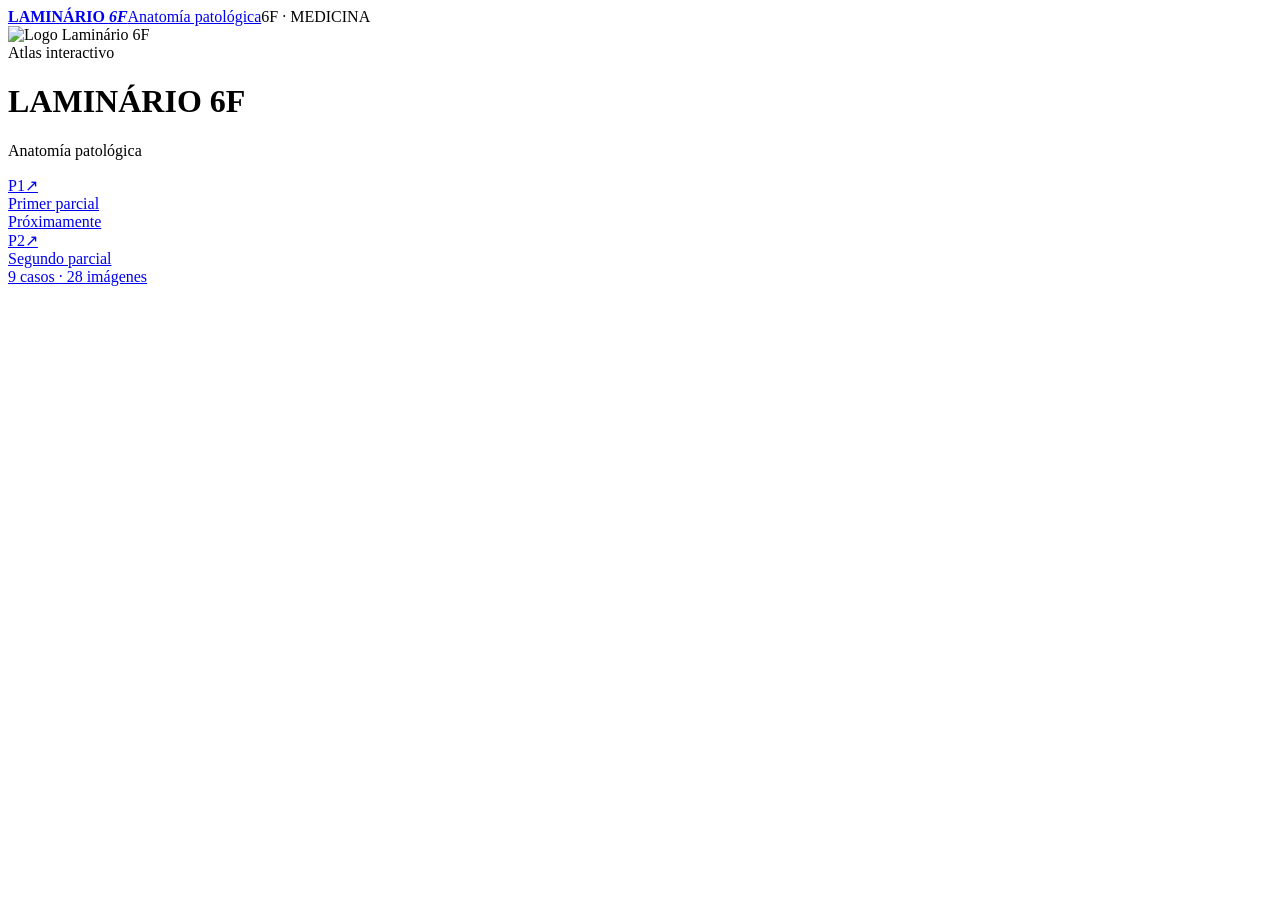
==== index.html @ 2446f9d9 "Add files via upload" ====
<!doctype html><html lang="es"><head><title>Laminário 6F — Inicio</title><meta charset="utf-8"><meta name="viewport" content="width=device-width,initial-scale=1,viewport-fit=cover">
<meta name="theme-color" content="#080d1f"><meta name="apple-mobile-web-app-capable" content="yes"><meta name="apple-mobile-web-app-status-bar-style" content="black-translucent"><meta name="apple-mobile-web-app-title" content="Laminário 6F">
<link rel="apple-touch-icon" sizes="180x180" href="./assets/icons/apple-touch-icon.png"><link rel="apple-touch-icon" sizes="152x152" href="./assets/icons/apple-touch-icon-152.png"><link rel="icon" type="image/png" sizes="32x32" href="./assets/icons/favicon-32.png"><link rel="manifest" href="./manifest.webmanifest"><link rel="stylesheet" href="./assets/style.css"></head><body><div class="shell"><header class="topbar"><a class="wordmark" href="./index.html" aria-label="Laminário 6F - inicio"><img src="./assets/icons/icon-192.png" alt=""><span><strong>LAMINÁRIO <em>6F</em></strong><span class="sub">Anatomía patológica</span></span></a><span class="micro-tag">6F · MEDICINA</span></header><main class="home"><div class="home-hero"><img src="./assets/laminario-6f-logo.webp" alt="Logo Laminário 6F" fetchpriority="high"></div><div class="home-copy"><div class="eyebrow">Atlas interactivo</div><h1>LAMINÁRIO <span>6F</span></h1><p class="caption">Anatomía patológica</p><div class="choice-grid"><a class="choice coming" href="./p1.html"><div class="heading"><span class="number">P1</span><span class="arrow">↗</span></div><div><div class="c-title">Primer parcial</div><div class="c-desc">Próximamente</div></div></a><a class="choice" href="./p2.html"><div class="heading"><span class="number">P2</span><span class="arrow">↗</span></div><div><div class="c-title">Segundo parcial</div><div class="c-desc">9 casos · 28 imágenes</div></div></a></div></div></main></div></body></html>
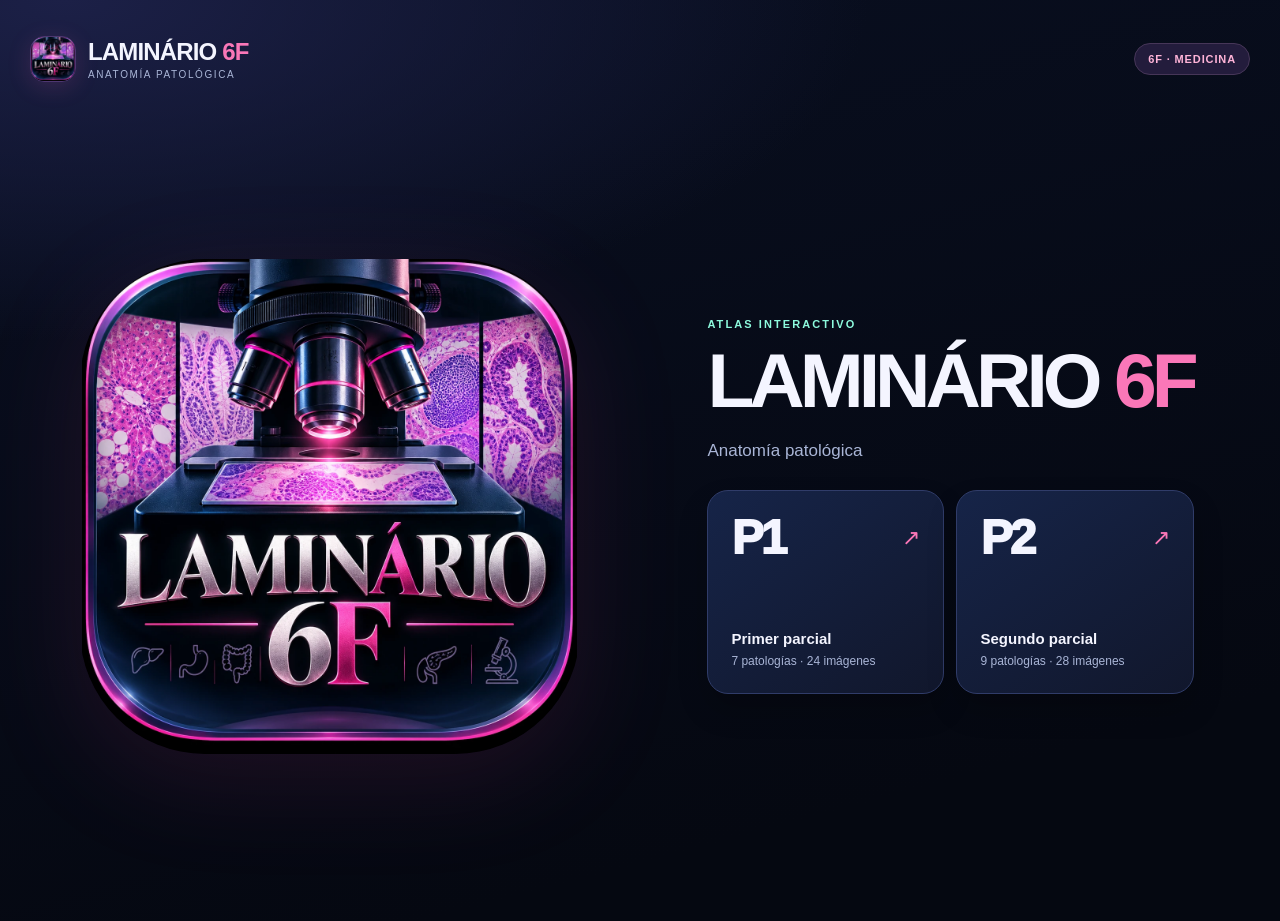
==== commit 991e0872: "atualização p1 e p2" ====
--- a/index.html
+++ b/index.html
@@ -1,3 +1,3 @@
 <!doctype html><html lang="es"><head><title>Laminário 6F — Inicio</title><meta charset="utf-8"><meta name="viewport" content="width=device-width,initial-scale=1,viewport-fit=cover">
 <meta name="theme-color" content="#080d1f"><meta name="apple-mobile-web-app-capable" content="yes"><meta name="apple-mobile-web-app-status-bar-style" content="black-translucent"><meta name="apple-mobile-web-app-title" content="Laminário 6F">
-<link rel="apple-touch-icon" sizes="180x180" href="./assets/icons/apple-touch-icon.png"><link rel="apple-touch-icon" sizes="152x152" href="./assets/icons/apple-touch-icon-152.png"><link rel="icon" type="image/png" sizes="32x32" href="./assets/icons/favicon-32.png"><link rel="manifest" href="./manifest.webmanifest"><link rel="stylesheet" href="./assets/style.css"></head><body><div class="shell"><header class="topbar"><a class="wordmark" href="./index.html" aria-label="Laminário 6F - inicio"><img src="./assets/icons/icon-192.png" alt=""><span><strong>LAMINÁRIO <em>6F</em></strong><span class="sub">Anatomía patológica</span></span></a><span class="micro-tag">6F · MEDICINA</span></header><main class="home"><div class="home-hero"><img src="./assets/laminario-6f-logo.webp" alt="Logo Laminário 6F" fetchpriority="high"></div><div class="home-copy"><div class="eyebrow">Atlas interactivo</div><h1>LAMINÁRIO <span>6F</span></h1><p class="caption">Anatomía patológica</p><div class="choice-grid"><a class="choice coming" href="./p1.html"><div class="heading"><span class="number">P1</span><span class="arrow">↗</span></div><div><div class="c-title">Primer parcial</div><div class="c-desc">Próximamente</div></div></a><a class="choice" href="./p2.html"><div class="heading"><span class="number">P2</span><span class="arrow">↗</span></div><div><div class="c-title">Segundo parcial</div><div class="c-desc">9 casos · 28 imágenes</div></div></a></div></div></main></div></body></html>+<link rel="apple-touch-icon" sizes="180x180" href="./assets/icons/apple-touch-icon.png"><link rel="apple-touch-icon" sizes="152x152" href="./assets/icons/apple-touch-icon-152.png"><link rel="icon" type="image/png" sizes="32x32" href="./assets/icons/favicon-32.png"><link rel="manifest" href="./manifest.webmanifest"><link rel="stylesheet" href="./assets/style.css"></head><body><div class="shell"><header class="topbar"><a class="wordmark" href="./index.html" aria-label="Laminário 6F - inicio"><img src="./assets/icons/icon-192.png" alt=""><span><strong>LAMINÁRIO <em>6F</em></strong><span class="sub">Anatomía patológica</span></span></a><span class="micro-tag">6F · MEDICINA</span></header><main class="home"><div class="home-hero"><img src="./assets/laminario-6f-logo.webp" alt="Logo Laminário 6F" fetchpriority="high"></div><div class="home-copy"><div class="eyebrow">Atlas interactivo</div><h1>LAMINÁRIO <span>6F</span></h1><p class="caption">Anatomía patológica</p><div class="choice-grid"><a class="choice" href="./p1.html"><div class="heading"><span class="number">P1</span><span class="arrow">↗</span></div><div><div class="c-title">Primer parcial</div><div class="c-desc">7 patologías · 24 imágenes</div></div></a><a class="choice" href="./p2.html"><div class="heading"><span class="number">P2</span><span class="arrow">↗</span></div><div><div class="c-title">Segundo parcial</div><div class="c-desc">9 patologías · 28 imágenes</div></div></a></div></div></main></div></body></html>
--- a/assets/style.css
+++ b/assets/style.css
@@ -0,0 +1,33 @@
+
+:root{color-scheme:dark;--bg:#070a15;--base:#0c1228;--surface:#111a36;--surface2:#121e43;--stroke:#2b3559;--text:#f4f5ff;--muted:#a9b5d6;--pink:#fa77b8;--pink2:#ef5bac;--mint:#8dfadd;--gold:#ffc683;--radius:22px}
+*{box-sizing:border-box}html{scroll-behavior:smooth}body{margin:0;min-width:320px;max-width:100%;overflow-x:hidden;background:radial-gradient(ellipse 85% 50% at 5% 0%,#1c2047 0%,transparent 74%),linear-gradient(165deg,#090f21,#050811 82%);font-family:Inter,ui-sans-serif,-apple-system,BlinkMacSystemFont,'Segoe UI',Roboto,Arial,sans-serif;color:var(--text);-webkit-font-smoothing:antialiased}
+a{color:inherit;text-decoration:none}button,select{font:inherit}button,a,select{-webkit-tap-highlight-color:transparent}button{cursor:pointer}button:focus-visible,a:focus-visible,select:focus-visible{outline:3px solid var(--mint);outline-offset:3px}
+.shell{max-width:1280px;margin:0 auto;padding:clamp(15px,2.5vw,30px);padding-bottom:max(25px,env(safe-area-inset-bottom))}
+.topbar{display:flex;align-items:center;justify-content:space-between;gap:14px;min-height:58px;margin-bottom:clamp(16px,2.4vw,28px)}
+.wordmark{display:inline-flex;align-items:center;gap:12px;min-width:0}.wordmark img{width:46px;height:46px;object-fit:cover;border-radius:14px;border:1px solid #4d3670;box-shadow:0 5px 23px #fc66bc25}.wordmark strong{font-size:clamp(16px,2.5vw,24px);font-weight:900;letter-spacing:-.035em;white-space:nowrap}.wordmark strong em{font-style:normal;color:var(--pink)}.wordmark .sub{font-size:10px;text-transform:uppercase;letter-spacing:.16em;color:var(--muted);display:block;margin-top:3px}
+.micro-tag{padding:9px 13px;border:1px solid #463658;background:#231c3c;border-radius:99px;font-size:11px;font-weight:900;color:#ffb4d8;letter-spacing:.08em;white-space:nowrap}
+.home{min-height:min(780px,92svh);display:grid;place-items:center;gap:22px;grid-template-columns:1fr 1fr}.home-hero{width:100%;max-width:500px;align-self:center;justify-self:center;position:relative}.home-hero img{width:100%;height:auto;max-height:min(55svh,515px);object-fit:contain;display:block;border-radius:25%;filter:drop-shadow(0 24px 50px #ee409a1c)}.home-copy{align-self:center}.eyebrow{font-size:11px;font-weight:900;color:var(--mint);letter-spacing:.19em;text-transform:uppercase}.home h1{font-size:clamp(36px,6vw,78px);letter-spacing:-.065em;line-height:1.01;margin:12px 0 18px}.home h1 span{color:var(--pink)}.home .caption{font-size:clamp(14px,1.8vw,17px);color:var(--muted);margin:0 0 27px;line-height:1.5}.choice-grid{display:grid;grid-template-columns:repeat(2,minmax(0,1fr));gap:12px}.choice{min-width:0;display:flex;flex-direction:column;gap:18px;justify-content:space-between;text-align:left;border:1px solid #303c69;background:linear-gradient(145deg,#162448,#11172c);border-radius:21px;padding:clamp(16px,2vw,23px);min-height:204px;transition:transform .2s,border-color .2s,background .2s;box-shadow:0 16px 30px #0003}.choice:hover{transform:translateY(-3px);border-color:var(--pink)}.choice .heading{display:flex;align-items:center;justify-content:space-between;gap:8px}.choice .number{font-size:clamp(32px,4vw,48px);font-weight:950;line-height:1;letter-spacing:-.06em}.choice .arrow{font-size:22px;color:var(--pink)}.choice .c-title{font-size:15px;font-weight:850}.choice .c-desc{font-size:12px;color:var(--muted);margin-top:6px;line-height:1.45}.choice.coming{background:linear-gradient(145deg,#171e36,#101727);border-color:#273148}.choice.coming .number{color:#8390b9}.choice.coming .arrow{color:#7281a6}
+.coming-section{max-width:800px;min-height:62svh;display:grid;place-items:center;text-align:center;margin:auto}.coming-section .inner{background:linear-gradient(180deg,#111b3c,#0b1027);border:1px solid #2a3968;border-radius:28px;padding:clamp(25px,5vw,65px);width:100%}.coming-section h1{font-size:clamp(40px,8vw,92px);letter-spacing:-.055em;margin:4px 0}.coming-section p{color:var(--muted);font-size:clamp(14px,2vw,18px)}.primary-link{display:inline-flex;justify-content:center;align-items:center;border-radius:13px;padding:12px 18px;background:#283b78;border:1px solid #3c5292;font-weight:800;margin-top:22px}
+.p2bar{display:grid;grid-template-columns:auto minmax(0,1fr) auto;gap:14px;align-items:center;margin:0 0 16px}.back{display:inline-flex;align-items:center;gap:8px;color:#d8dff6;background:#1b2547;border:1px solid #3c4b77;border-radius:12px;font-weight:700;font-size:13px;padding:12px 14px;white-space:nowrap}.slide-title{font-size:clamp(16px,2.5vw,23px);font-weight:900;text-align:center;line-height:1.1;margin:0}.counter{color:var(--pink);font-size:13px;letter-spacing:.07em;font-variant-numeric:tabular-nums;font-weight:900;white-space:nowrap}
+.toolbar{display:flex;align-items:center;gap:10px;justify-content:space-between;margin-bottom:12px;flex-wrap:wrap}.case-select{min-width:0;max-width:100%;background:#111a34;color:var(--text);border:1px solid #394671;border-radius:13px;min-height:43px;padding:9px 35px 9px 14px;appearance:none;cursor:pointer;font-size:13px;font-weight:750}.nav-mini{display:inline-flex;gap:8px}.nav-mini button{background:#1d2c59;color:var(--text);border:1px solid #354a84;border-radius:12px;font-weight:800;font-size:19px;width:44px;height:43px}.nav-mini button:hover{border-color:#ed8fc5}
+/* Scroll snap itself is the swipe engine, even without JavaScript. */
+.deck{display:flex;gap:0;width:100%;overflow-x:hidden;overflow-y:hidden;scroll-snap-type:none;overscroll-behavior-x:contain;scrollbar-width:none;border-radius:var(--radius);touch-action:pan-y}.deck::-webkit-scrollbar{display:none}.slide{scroll-snap-align:none;scroll-snap-stop:normal;flex:0 0 100%;min-width:0;width:100%;padding:0 1px 5px;display:grid;grid-template-columns:minmax(0,1.05fr) minmax(0,.95fr);gap:clamp(10px,1.6vw,20px);align-items:start}
+.panel{min-width:0;background:linear-gradient(155deg,#121d3e,#0b1023);border:1px solid #2a3968;box-shadow:0 15px 40px #0004;border-radius:var(--radius);padding:clamp(10px,1.5vw,17px)}
+.photo-top{display:flex;align-items:center;justify-content:space-between;gap:8px;margin:0 0 12px;color:#b4bee2}.photo-top strong{font-size:11px;font-weight:900;letter-spacing:.12em;color:var(--mint);text-transform:uppercase}.photo-top span{font-size:11px;font-variant-numeric:tabular-nums;font-weight:800;white-space:nowrap}
+.photo-shell{background:#000;border:1px solid #34466a;border-radius:17px;width:100%;height:clamp(280px,54svh,630px);overflow:hidden;display:flex;align-items:center;justify-content:center;position:relative}
+.photo-shell img{width:100%;height:100%;object-fit:contain;display:block;clip-path:inset(3px round 5px);user-select:none;-webkit-user-drag:none}
+.zoom-btn{position:absolute;right:10px;bottom:10px;width:38px;height:38px;background:#182342cc;color:var(--text);border:1px solid #56618a99;border-radius:12px;font-size:18px;backdrop-filter:blur(8px)}
+.image-controls{display:grid;grid-template-columns:44px 1fr 44px;gap:10px;align-items:center;margin-top:10px}.img-nav{height:40px;border-radius:12px;border:1px solid #354a84;background:#1d2c59;color:var(--text);font-weight:900;font-size:18px}.img-status{text-align:center;color:#b4bee2;font-size:12px;font-weight:850;font-variant-numeric:tabular-nums}.thumbstrip{display:flex;gap:9px;overflow-x:auto;padding:12px 0 3px;scrollbar-width:thin;scrollbar-color:#343f66 transparent}.thumb{flex:0 0 68px;height:68px;overflow:hidden;border-radius:11px;border:2px solid #2b3558;display:block;background:#000}.thumb.active{border-color:var(--pink);box-shadow:0 0 0 1px #fc7cbb50}.thumb img{width:100%;height:100%;display:block;object-fit:contain;clip-path:inset(3px round 4px)}
+.data-panel{display:flex;flex-direction:column;gap:10px}.case-tag{font-size:11px;text-transform:uppercase;letter-spacing:.15em;color:#b6bee3;font-weight:900;padding:0 2px 2px}.field{border:1px solid #2e3c68;background:#121e40;border-radius:15px;padding:clamp(12px,1.4vw,17px)}.field h3{margin:0 0 7px;color:var(--mint);font-size:11px;letter-spacing:.13em;text-transform:uppercase;font-weight:900}.field p{margin:0;font-size:clamp(14px,1.4vw,17px);line-height:1.45;font-weight:650}.field ul{padding-left:18px;margin:0}.field li{line-height:1.46;font-size:clamp(13px,1.25vw,15px);padding-left:2px;margin:3px 0}.field li::marker{color:var(--pink)}.diagnosis{border-color:#754176;background:linear-gradient(130deg,#251835,#191831)}.diagnosis h3{color:#ff9bd1}.diagnosis p{font-weight:850;font-size:clamp(15px,1.75vw,20px)}
+.bottom-pager{display:flex;align-items:center;justify-content:space-between;gap:12px;padding:13px 0}.bottom-pager button{flex:1;border-radius:13px;border:1px solid #37518b;background:#1b2d5d;color:var(--text);font-size:14px;font-weight:800;padding:13px 10px}.bottom-pager .progress{color:var(--muted);font-size:12px;white-space:nowrap;font-weight:750}
+.lightbox{display:none;position:fixed;inset:0;background:#040712f2;z-index:100;align-items:center;justify-content:center;padding:65px 10px max(10px,env(safe-area-inset-bottom))}.lightbox.open{display:flex}.lightbox img{max-width:98%;max-height:95%;object-fit:contain;background:#000;border-radius:12px}.lightbox-close{position:absolute;right:clamp(15px,4vw,40px);top:clamp(13px,4vw,30px);font-size:28px;color:#fff;border:1px solid #7180a0;border-radius:50%;background:#172043;width:43px;height:43px}
+@media (min-width:1020px){.slide{grid-template-columns:minmax(0,1.05fr) minmax(0,.95fr)}.photo-shell{height:min(64svh,610px)}.data-panel{gap:10px}.field{padding:13px 15px}.field li{margin:2px 0}}
+@media (min-width:700px) and (max-width:1019px){.photo-shell{height:clamp(350px,50svh,600px)}.field{padding:12px}.field li{font-size:13.5px}}
+@media(max-width:699px){.shell{padding:12px 10px max(16px,env(safe-area-inset-bottom))}.topbar{min-height:49px;margin-bottom:12px}.wordmark{gap:9px}.wordmark img{width:39px;height:39px;border-radius:11px}.wordmark strong{font-size:18px}.wordmark .sub{font-size:9px}.micro-tag{padding:8px 11px;font-size:10px}.home{display:flex;flex-direction:column;min-height:auto;gap:8px;padding:12px 0 25px}.home-hero{max-width:min(46svh,285px)}.home-hero img{max-height:clamp(155px,28svh,270px)}.home-copy{width:100%;text-align:center}.home h1{font-size:clamp(36px,9vw,55px);margin:8px 0}.home .caption{margin-bottom:17px}.choice-grid{text-align:left}.choice{min-height:174px;padding:14px;gap:18px}.choice .number{font-size:33px}.choice .c-title{font-size:14px}.choice .c-desc{font-size:11px}.p2bar{gap:8px;grid-template-columns:auto minmax(0,1fr) auto;margin-bottom:10px}.back{padding:10px 11px;font-size:12px}.slide-title{font-size:15px}.counter{font-size:12px}.case-select{flex:1;min-width:0;max-width:calc(100% - 112px)}.toolbar{flex-wrap:nowrap;gap:7px}.slide{display:flex;flex-direction:column;gap:11px}.slide>.panel{width:100%;border-radius:19px}.photo-panel{padding:10px}.photo-top{margin-bottom:8px}.photo-shell{height:clamp(240px,40svh,400px);border-radius:13px}.thumbstrip{gap:7px;padding-top:9px}.thumb{height:53px;flex-basis:53px}.data-panel{padding:10px;gap:8px}.case-tag{padding:0 3px}.field{padding:10px 12px;border-radius:13px}.field h3{font-size:10.5px;margin-bottom:4px}.field p{font-size:14.5px}.field li{font-size:13px;line-height:1.33;margin:2px 0}.diagnosis p{font-size:15px}.bottom-pager button{font-size:13px;padding:12px 8px}.bottom-pager{gap:8px}}
+@media(max-width:370px){.micro-tag{display:none}.choice-grid{gap:9px}.choice{min-height:165px}.home-hero{max-width:225px}.p2bar .slide-title{font-size:13px}.field li{font-size:12px}}
+@media (prefers-reduced-motion:reduce){*{scroll-behavior:auto!important;animation:none!important;transition:none!important}}
+
+/* P2: las patologías son fijas; solo las microfotografías responden al gesto lateral. */
+.photo-shell{touch-action:pan-y}
+.case-image{transition:opacity 120ms ease-out}
+.img-nav:disabled{opacity:.4;cursor:default}
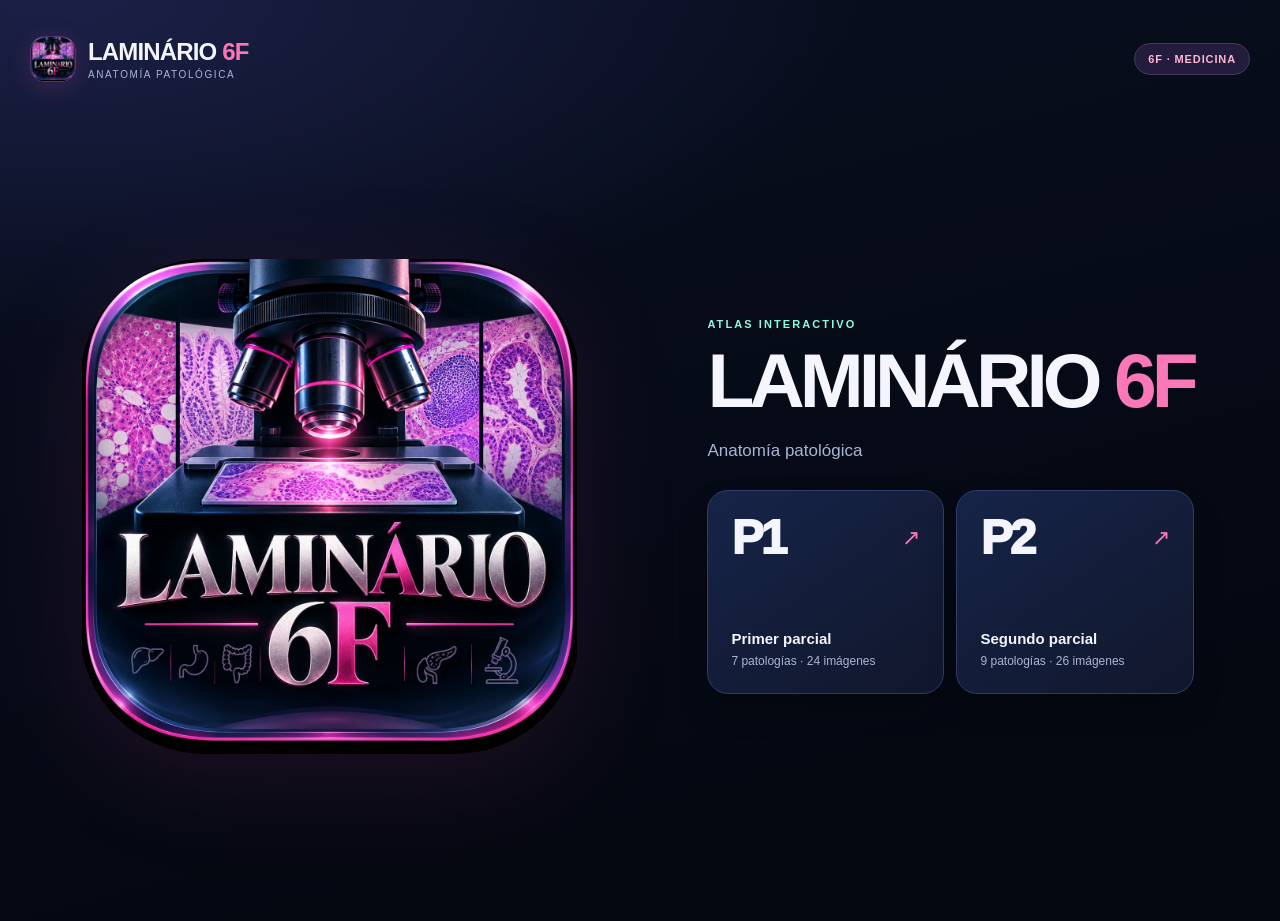
==== commit 4c90a0a1: "Update index.html" ====
--- a/index.html
+++ b/index.html
@@ -1,3 +1,3 @@
 <!doctype html><html lang="es"><head><title>Laminário 6F — Inicio</title><meta charset="utf-8"><meta name="viewport" content="width=device-width,initial-scale=1,viewport-fit=cover">
 <meta name="theme-color" content="#080d1f"><meta name="apple-mobile-web-app-capable" content="yes"><meta name="apple-mobile-web-app-status-bar-style" content="black-translucent"><meta name="apple-mobile-web-app-title" content="Laminário 6F">
-<link rel="apple-touch-icon" sizes="180x180" href="./assets/icons/apple-touch-icon.png"><link rel="apple-touch-icon" sizes="152x152" href="./assets/icons/apple-touch-icon-152.png"><link rel="icon" type="image/png" sizes="32x32" href="./assets/icons/favicon-32.png"><link rel="manifest" href="./manifest.webmanifest"><link rel="stylesheet" href="./assets/style.css"></head><body><div class="shell"><header class="topbar"><a class="wordmark" href="./index.html" aria-label="Laminário 6F - inicio"><img src="./assets/icons/icon-192.png" alt=""><span><strong>LAMINÁRIO <em>6F</em></strong><span class="sub">Anatomía patológica</span></span></a><span class="micro-tag">6F · MEDICINA</span></header><main class="home"><div class="home-hero"><img src="./assets/laminario-6f-logo.webp" alt="Logo Laminário 6F" fetchpriority="high"></div><div class="home-copy"><div class="eyebrow">Atlas interactivo</div><h1>LAMINÁRIO <span>6F</span></h1><p class="caption">Anatomía patológica</p><div class="choice-grid"><a class="choice" href="./p1.html"><div class="heading"><span class="number">P1</span><span class="arrow">↗</span></div><div><div class="c-title">Primer parcial</div><div class="c-desc">7 patologías · 24 imágenes</div></div></a><a class="choice" href="./p2.html"><div class="heading"><span class="number">P2</span><span class="arrow">↗</span></div><div><div class="c-title">Segundo parcial</div><div class="c-desc">9 patologías · 28 imágenes</div></div></a></div></div></main></div></body></html>+<link rel="apple-touch-icon" sizes="180x180" href="./assets/icons/apple-touch-icon.png"><link rel="apple-touch-icon" sizes="152x152" href="./assets/icons/apple-touch-icon-152.png"><link rel="icon" type="image/png" sizes="32x32" href="./assets/icons/favicon-32.png"><link rel="manifest" href="./manifest.webmanifest"><link rel="stylesheet" href="./assets/style.css"></head><body><div class="shell"><header class="topbar"><a class="wordmark" href="./index.html" aria-label="Laminário 6F - inicio"><img src="./assets/icons/icon-192.png" alt=""><span><strong>LAMINÁRIO <em>6F</em></strong><span class="sub">Anatomía patológica</span></span></a><span class="micro-tag">6F · MEDICINA</span></header><main class="home"><div class="home-hero"><img src="./assets/laminario-6f-logo.webp" alt="Logo Laminário 6F" fetchpriority="high"></div><div class="home-copy"><div class="eyebrow">Atlas interactivo</div><h1>LAMINÁRIO <span>6F</span></h1><p class="caption">Anatomía patológica</p><div class="choice-grid"><a class="choice" href="./p1.html"><div class="heading"><span class="number">P1</span><span class="arrow">↗</span></div><div><div class="c-title">Primer parcial</div><div class="c-desc">7 patologías · 24 imágenes</div></div></a><a class="choice" href="./p2.html"><div class="heading"><span class="number">P2</span><span class="arrow">↗</span></div><div><div class="c-title">Segundo parcial</div><div class="c-desc">9 patologías · 26 imágenes</div></div></a></div></div></main></div></body></html>
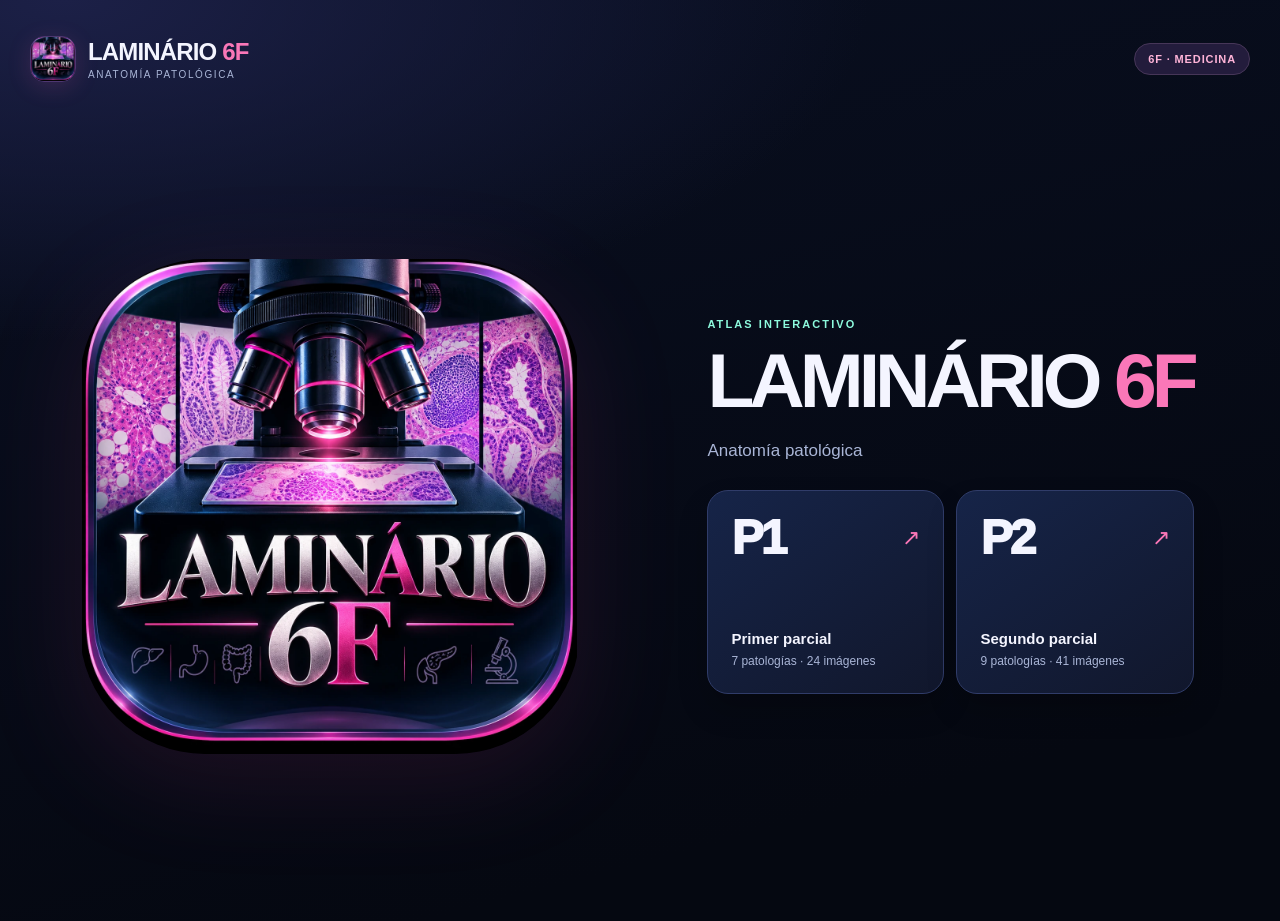
==== commit f00b25c3: "update" ====
--- a/index.html
+++ b/index.html
@@ -1,3 +1,3 @@
 <!doctype html><html lang="es"><head><title>Laminário 6F — Inicio</title><meta charset="utf-8"><meta name="viewport" content="width=device-width,initial-scale=1,viewport-fit=cover">
 <meta name="theme-color" content="#080d1f"><meta name="apple-mobile-web-app-capable" content="yes"><meta name="apple-mobile-web-app-status-bar-style" content="black-translucent"><meta name="apple-mobile-web-app-title" content="Laminário 6F">
-<link rel="apple-touch-icon" sizes="180x180" href="./assets/icons/apple-touch-icon.png"><link rel="apple-touch-icon" sizes="152x152" href="./assets/icons/apple-touch-icon-152.png"><link rel="icon" type="image/png" sizes="32x32" href="./assets/icons/favicon-32.png"><link rel="manifest" href="./manifest.webmanifest"><link rel="stylesheet" href="./assets/style.css"></head><body><div class="shell"><header class="topbar"><a class="wordmark" href="./index.html" aria-label="Laminário 6F - inicio"><img src="./assets/icons/icon-192.png" alt=""><span><strong>LAMINÁRIO <em>6F</em></strong><span class="sub">Anatomía patológica</span></span></a><span class="micro-tag">6F · MEDICINA</span></header><main class="home"><div class="home-hero"><img src="./assets/laminario-6f-logo.webp" alt="Logo Laminário 6F" fetchpriority="high"></div><div class="home-copy"><div class="eyebrow">Atlas interactivo</div><h1>LAMINÁRIO <span>6F</span></h1><p class="caption">Anatomía patológica</p><div class="choice-grid"><a class="choice" href="./p1.html"><div class="heading"><span class="number">P1</span><span class="arrow">↗</span></div><div><div class="c-title">Primer parcial</div><div class="c-desc">7 patologías · 24 imágenes</div></div></a><a class="choice" href="./p2.html"><div class="heading"><span class="number">P2</span><span class="arrow">↗</span></div><div><div class="c-title">Segundo parcial</div><div class="c-desc">9 patologías · 26 imágenes</div></div></a></div></div></main></div></body></html>
+<link rel="apple-touch-icon" sizes="180x180" href="./assets/icons/apple-touch-icon.png"><link rel="apple-touch-icon" sizes="152x152" href="./assets/icons/apple-touch-icon-152.png"><link rel="icon" type="image/png" sizes="32x32" href="./assets/icons/favicon-32.png"><link rel="manifest" href="./manifest.webmanifest"><link rel="stylesheet" href="./assets/style.css"></head><body><div class="shell"><header class="topbar"><a class="wordmark" href="./index.html" aria-label="Laminário 6F - inicio"><img src="./assets/icons/icon-192.png" alt=""><span><strong>LAMINÁRIO <em>6F</em></strong><span class="sub">Anatomía patológica</span></span></a><span class="micro-tag">6F · MEDICINA</span></header><main class="home"><div class="home-hero"><img src="./assets/laminario-6f-logo.webp" alt="Logo Laminário 6F" fetchpriority="high"></div><div class="home-copy"><div class="eyebrow">Atlas interactivo</div><h1>LAMINÁRIO <span>6F</span></h1><p class="caption">Anatomía patológica</p><div class="choice-grid"><a class="choice" href="./p1.html"><div class="heading"><span class="number">P1</span><span class="arrow">↗</span></div><div><div class="c-title">Primer parcial</div><div class="c-desc">7 patologías · 24 imágenes</div></div></a><a class="choice" href="./p2.html"><div class="heading"><span class="number">P2</span><span class="arrow">↗</span></div><div><div class="c-title">Segundo parcial</div><div class="c-desc">9 patologías · 41 imágenes</div></div></a></div></div></main></div></body></html>
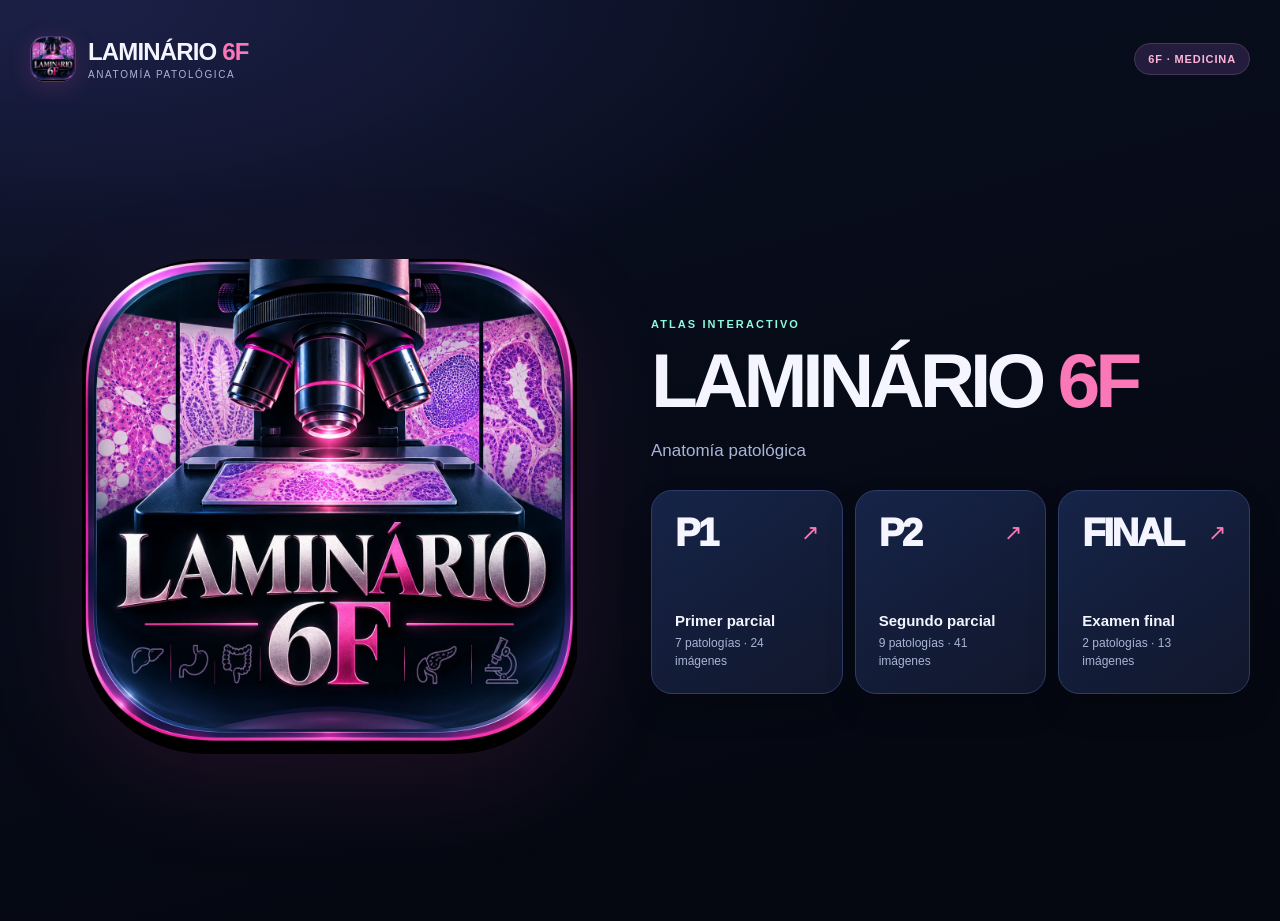
==== commit 40a35e25: "Add files via upload" ====
--- a/index.html
+++ b/index.html
@@ -1,3 +1,8 @@
-<!doctype html><html lang="es"><head><title>Laminário 6F — Inicio</title><meta charset="utf-8"><meta name="viewport" content="width=device-width,initial-scale=1,viewport-fit=cover">
-<meta name="theme-color" content="#080d1f"><meta name="apple-mobile-web-app-capable" content="yes"><meta name="apple-mobile-web-app-status-bar-style" content="black-translucent"><meta name="apple-mobile-web-app-title" content="Laminário 6F">
-<link rel="apple-touch-icon" sizes="180x180" href="./assets/icons/apple-touch-icon.png"><link rel="apple-touch-icon" sizes="152x152" href="./assets/icons/apple-touch-icon-152.png"><link rel="icon" type="image/png" sizes="32x32" href="./assets/icons/favicon-32.png"><link rel="manifest" href="./manifest.webmanifest"><link rel="stylesheet" href="./assets/style.css"></head><body><div class="shell"><header class="topbar"><a class="wordmark" href="./index.html" aria-label="Laminário 6F - inicio"><img src="./assets/icons/icon-192.png" alt=""><span><strong>LAMINÁRIO <em>6F</em></strong><span class="sub">Anatomía patológica</span></span></a><span class="micro-tag">6F · MEDICINA</span></header><main class="home"><div class="home-hero"><img src="./assets/laminario-6f-logo.webp" alt="Logo Laminário 6F" fetchpriority="high"></div><div class="home-copy"><div class="eyebrow">Atlas interactivo</div><h1>LAMINÁRIO <span>6F</span></h1><p class="caption">Anatomía patológica</p><div class="choice-grid"><a class="choice" href="./p1.html"><div class="heading"><span class="number">P1</span><span class="arrow">↗</span></div><div><div class="c-title">Primer parcial</div><div class="c-desc">7 patologías · 24 imágenes</div></div></a><a class="choice" href="./p2.html"><div class="heading"><span class="number">P2</span><span class="arrow">↗</span></div><div><div class="c-title">Segundo parcial</div><div class="c-desc">9 patologías · 41 imágenes</div></div></a></div></div></main></div></body></html>+<!DOCTYPE html>
+<html lang="es"><head><title>Laminário 6F — Inicio</title><meta charset="utf-8"/><meta content="width=device-width,initial-scale=1,viewport-fit=cover" name="viewport"/>
+<meta content="#080d1f" name="theme-color"/><meta content="yes" name="apple-mobile-web-app-capable"/><meta content="black-translucent" name="apple-mobile-web-app-status-bar-style"/><meta content="Laminário 6F" name="apple-mobile-web-app-title"/>
+<link href="./assets/icons/apple-touch-icon.png" rel="apple-touch-icon" sizes="180x180"/><link href="./assets/icons/apple-touch-icon-152.png" rel="apple-touch-icon" sizes="152x152"/><link href="./assets/icons/favicon-32.png" rel="icon" sizes="32x32" type="image/png"/><link href="./manifest.webmanifest" rel="manifest"/><link href="./assets/style.css" rel="stylesheet"/><style>
+/* Tercera opción, sin modificar las páginas P1 y P2. */
+@media (min-width: 768px) { .home .choice-grid { grid-template-columns: repeat(3, minmax(0, 1fr)); } .home .choice .number { font-size: clamp(27px,3vw,38px); } }
+@media (max-width: 767px) { .home .choice-grid { grid-template-columns: repeat(2, minmax(0,1fr)); } .home .choice-grid .choice:last-child { grid-column: 1 / -1; min-height: 135px; } }
+</style></head><body><div class="shell"><header class="topbar"><a aria-label="Laminário 6F - inicio" class="wordmark" href="./index.html"><img alt="" src="./assets/icons/icon-192.png"/><span><strong>LAMINÁRIO <em>6F</em></strong><span class="sub">Anatomía patológica</span></span></a><span class="micro-tag">6F · MEDICINA</span></header><main class="home"><div class="home-hero"><img alt="Logo Laminário 6F" fetchpriority="high" src="./assets/laminario-6f-logo.webp"/></div><div class="home-copy"><div class="eyebrow">Atlas interactivo</div><h1>LAMINÁRIO <span>6F</span></h1><p class="caption">Anatomía patológica</p><div class="choice-grid"><a class="choice" href="./p1.html"><div class="heading"><span class="number">P1</span><span class="arrow">↗</span></div><div><div class="c-title">Primer parcial</div><div class="c-desc">7 patologías · 24 imágenes</div></div></a><a class="choice" href="./p2.html"><div class="heading"><span class="number">P2</span><span class="arrow">↗</span></div><div><div class="c-title">Segundo parcial</div><div class="c-desc">9 patologías · 41 imágenes</div></div></a><a class="choice" href="./final.html"><div class="heading"><span class="number">FINAL</span><span class="arrow">↗</span></div><div><div class="c-title">Examen final</div><div class="c-desc">2 patologías · 13 imágenes</div></div></a></div></div></main></div></body></html>
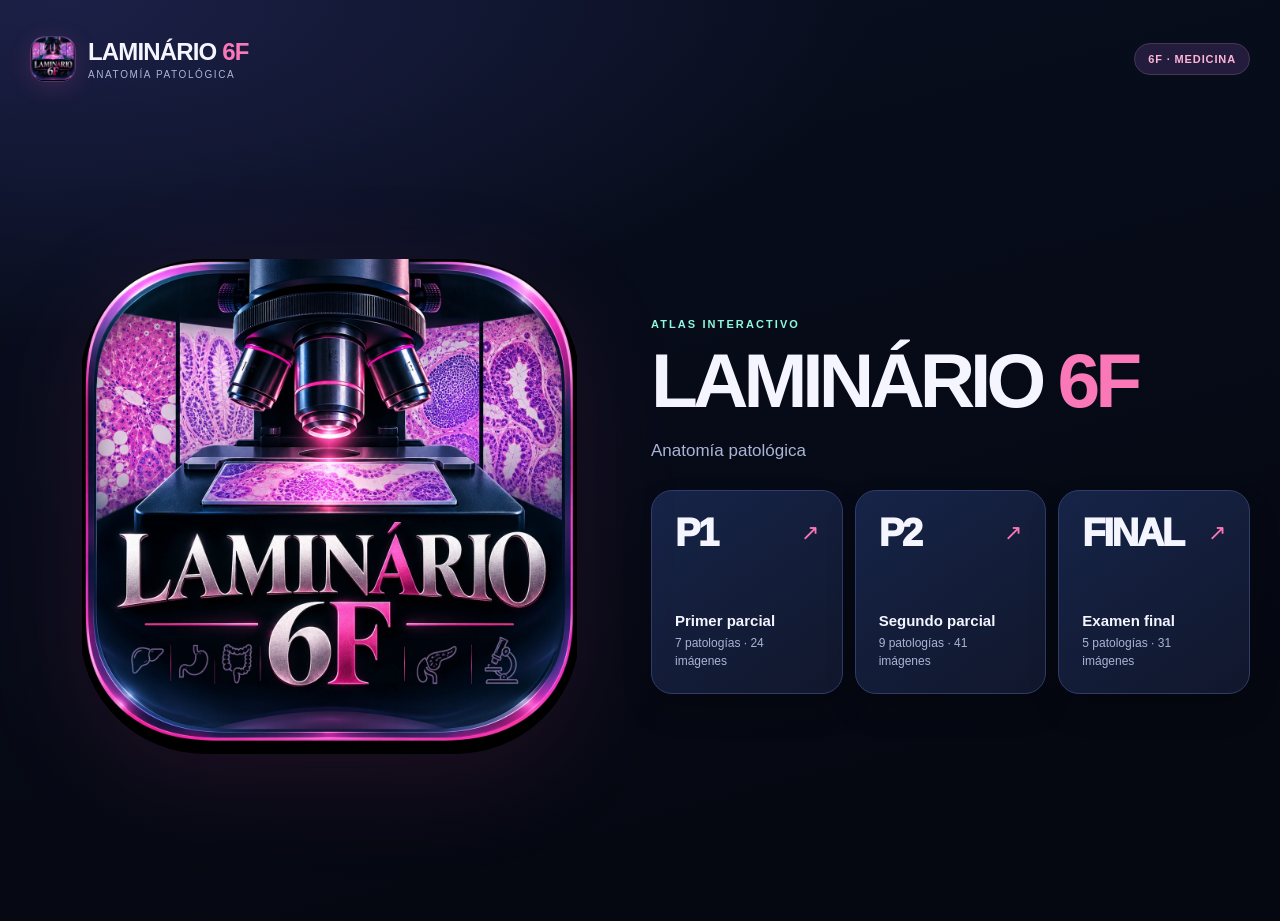
==== commit 908d8a1d: "Add files via upload" ====
--- a/index.html
+++ b/index.html
@@ -5,4 +5,4 @@
 /* Tercera opción, sin modificar las páginas P1 y P2. */
 @media (min-width: 768px) { .home .choice-grid { grid-template-columns: repeat(3, minmax(0, 1fr)); } .home .choice .number { font-size: clamp(27px,3vw,38px); } }
 @media (max-width: 767px) { .home .choice-grid { grid-template-columns: repeat(2, minmax(0,1fr)); } .home .choice-grid .choice:last-child { grid-column: 1 / -1; min-height: 135px; } }
-</style></head><body><div class="shell"><header class="topbar"><a aria-label="Laminário 6F - inicio" class="wordmark" href="./index.html"><img alt="" src="./assets/icons/icon-192.png"/><span><strong>LAMINÁRIO <em>6F</em></strong><span class="sub">Anatomía patológica</span></span></a><span class="micro-tag">6F · MEDICINA</span></header><main class="home"><div class="home-hero"><img alt="Logo Laminário 6F" fetchpriority="high" src="./assets/laminario-6f-logo.webp"/></div><div class="home-copy"><div class="eyebrow">Atlas interactivo</div><h1>LAMINÁRIO <span>6F</span></h1><p class="caption">Anatomía patológica</p><div class="choice-grid"><a class="choice" href="./p1.html"><div class="heading"><span class="number">P1</span><span class="arrow">↗</span></div><div><div class="c-title">Primer parcial</div><div class="c-desc">7 patologías · 24 imágenes</div></div></a><a class="choice" href="./p2.html"><div class="heading"><span class="number">P2</span><span class="arrow">↗</span></div><div><div class="c-title">Segundo parcial</div><div class="c-desc">9 patologías · 41 imágenes</div></div></a><a class="choice" href="./final.html"><div class="heading"><span class="number">FINAL</span><span class="arrow">↗</span></div><div><div class="c-title">Examen final</div><div class="c-desc">2 patologías · 13 imágenes</div></div></a></div></div></main></div></body></html>+</style></head><body><div class="shell"><header class="topbar"><a aria-label="Laminário 6F - inicio" class="wordmark" href="./index.html"><img alt="" src="./assets/icons/icon-192.png"/><span><strong>LAMINÁRIO <em>6F</em></strong><span class="sub">Anatomía patológica</span></span></a><span class="micro-tag">6F · MEDICINA</span></header><main class="home"><div class="home-hero"><img alt="Logo Laminário 6F" fetchpriority="high" src="./assets/laminario-6f-logo.webp"/></div><div class="home-copy"><div class="eyebrow">Atlas interactivo</div><h1>LAMINÁRIO <span>6F</span></h1><p class="caption">Anatomía patológica</p><div class="choice-grid"><a class="choice" href="./p1.html"><div class="heading"><span class="number">P1</span><span class="arrow">↗</span></div><div><div class="c-title">Primer parcial</div><div class="c-desc">7 patologías · 24 imágenes</div></div></a><a class="choice" href="./p2.html"><div class="heading"><span class="number">P2</span><span class="arrow">↗</span></div><div><div class="c-title">Segundo parcial</div><div class="c-desc">9 patologías · 41 imágenes</div></div></a><a class="choice" href="./final.html"><div class="heading"><span class="number">FINAL</span><span class="arrow">↗</span></div><div><div class="c-title">Examen final</div><div class="c-desc">5 patologías · 31 imágenes</div></div></a></div></div></main></div></body></html>
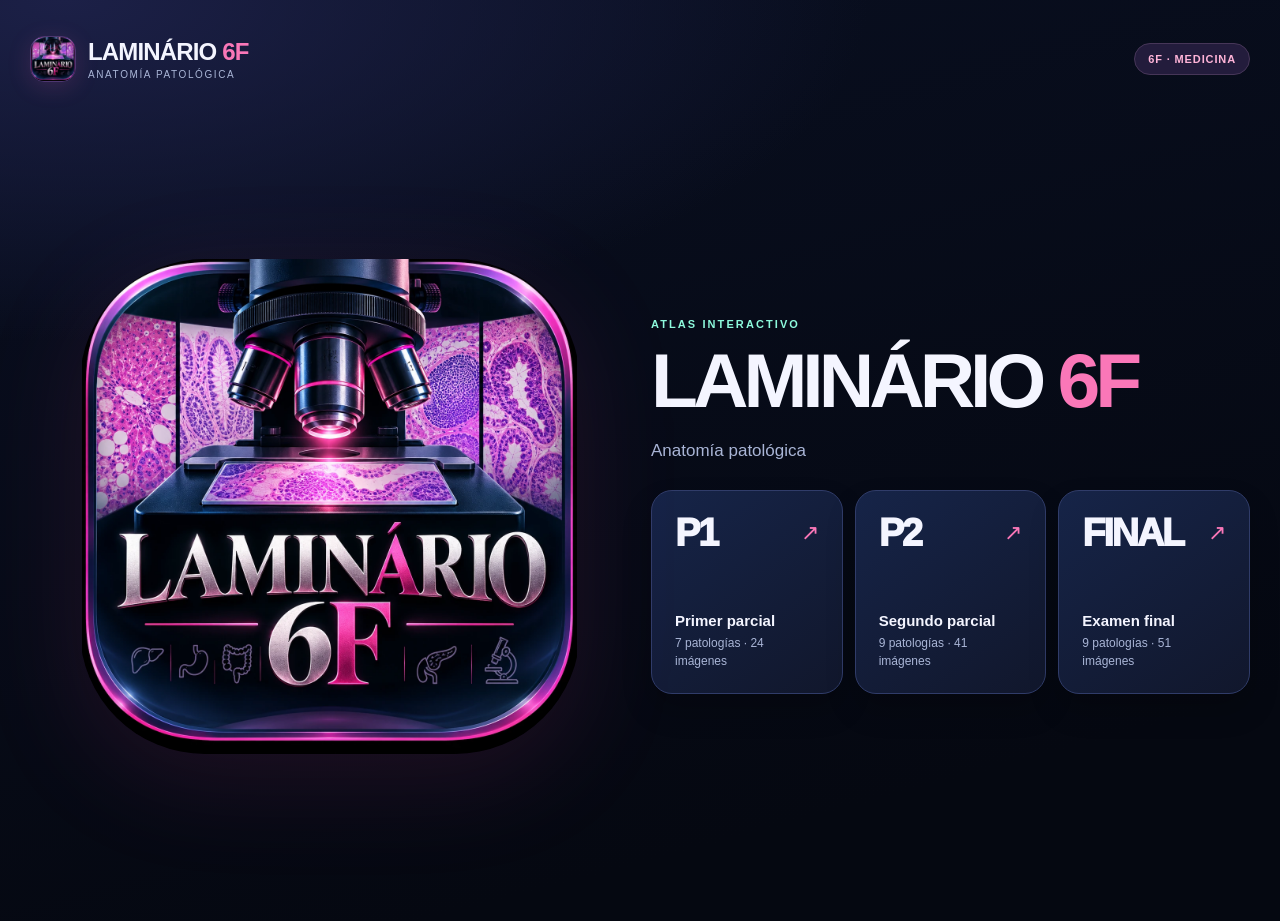
==== commit 3c03759a: "Add files via upload" ====
--- a/index.html
+++ b/index.html
@@ -5,4 +5,4 @@
 /* Tercera opción, sin modificar las páginas P1 y P2. */
 @media (min-width: 768px) { .home .choice-grid { grid-template-columns: repeat(3, minmax(0, 1fr)); } .home .choice .number { font-size: clamp(27px,3vw,38px); } }
 @media (max-width: 767px) { .home .choice-grid { grid-template-columns: repeat(2, minmax(0,1fr)); } .home .choice-grid .choice:last-child { grid-column: 1 / -1; min-height: 135px; } }
-</style></head><body><div class="shell"><header class="topbar"><a aria-label="Laminário 6F - inicio" class="wordmark" href="./index.html"><img alt="" src="./assets/icons/icon-192.png"/><span><strong>LAMINÁRIO <em>6F</em></strong><span class="sub">Anatomía patológica</span></span></a><span class="micro-tag">6F · MEDICINA</span></header><main class="home"><div class="home-hero"><img alt="Logo Laminário 6F" fetchpriority="high" src="./assets/laminario-6f-logo.webp"/></div><div class="home-copy"><div class="eyebrow">Atlas interactivo</div><h1>LAMINÁRIO <span>6F</span></h1><p class="caption">Anatomía patológica</p><div class="choice-grid"><a class="choice" href="./p1.html"><div class="heading"><span class="number">P1</span><span class="arrow">↗</span></div><div><div class="c-title">Primer parcial</div><div class="c-desc">7 patologías · 24 imágenes</div></div></a><a class="choice" href="./p2.html"><div class="heading"><span class="number">P2</span><span class="arrow">↗</span></div><div><div class="c-title">Segundo parcial</div><div class="c-desc">9 patologías · 41 imágenes</div></div></a><a class="choice" href="./final.html"><div class="heading"><span class="number">FINAL</span><span class="arrow">↗</span></div><div><div class="c-title">Examen final</div><div class="c-desc">5 patologías · 31 imágenes</div></div></a></div></div></main></div></body></html>+</style></head><body><div class="shell"><header class="topbar"><a aria-label="Laminário 6F - inicio" class="wordmark" href="./index.html"><img alt="" src="./assets/icons/icon-192.png"/><span><strong>LAMINÁRIO <em>6F</em></strong><span class="sub">Anatomía patológica</span></span></a><span class="micro-tag">6F · MEDICINA</span></header><main class="home"><div class="home-hero"><img alt="Logo Laminário 6F" fetchpriority="high" src="./assets/laminario-6f-logo.webp"/></div><div class="home-copy"><div class="eyebrow">Atlas interactivo</div><h1>LAMINÁRIO <span>6F</span></h1><p class="caption">Anatomía patológica</p><div class="choice-grid"><a class="choice" href="./p1.html"><div class="heading"><span class="number">P1</span><span class="arrow">↗</span></div><div><div class="c-title">Primer parcial</div><div class="c-desc">7 patologías · 24 imágenes</div></div></a><a class="choice" href="./p2.html"><div class="heading"><span class="number">P2</span><span class="arrow">↗</span></div><div><div class="c-title">Segundo parcial</div><div class="c-desc">9 patologías · 41 imágenes</div></div></a><a class="choice" href="./final.html"><div class="heading"><span class="number">FINAL</span><span class="arrow">↗</span></div><div><div class="c-title">Examen final</div><div class="c-desc">9 patologías · 51 imágenes</div></div></a></div></div></main></div></body></html>
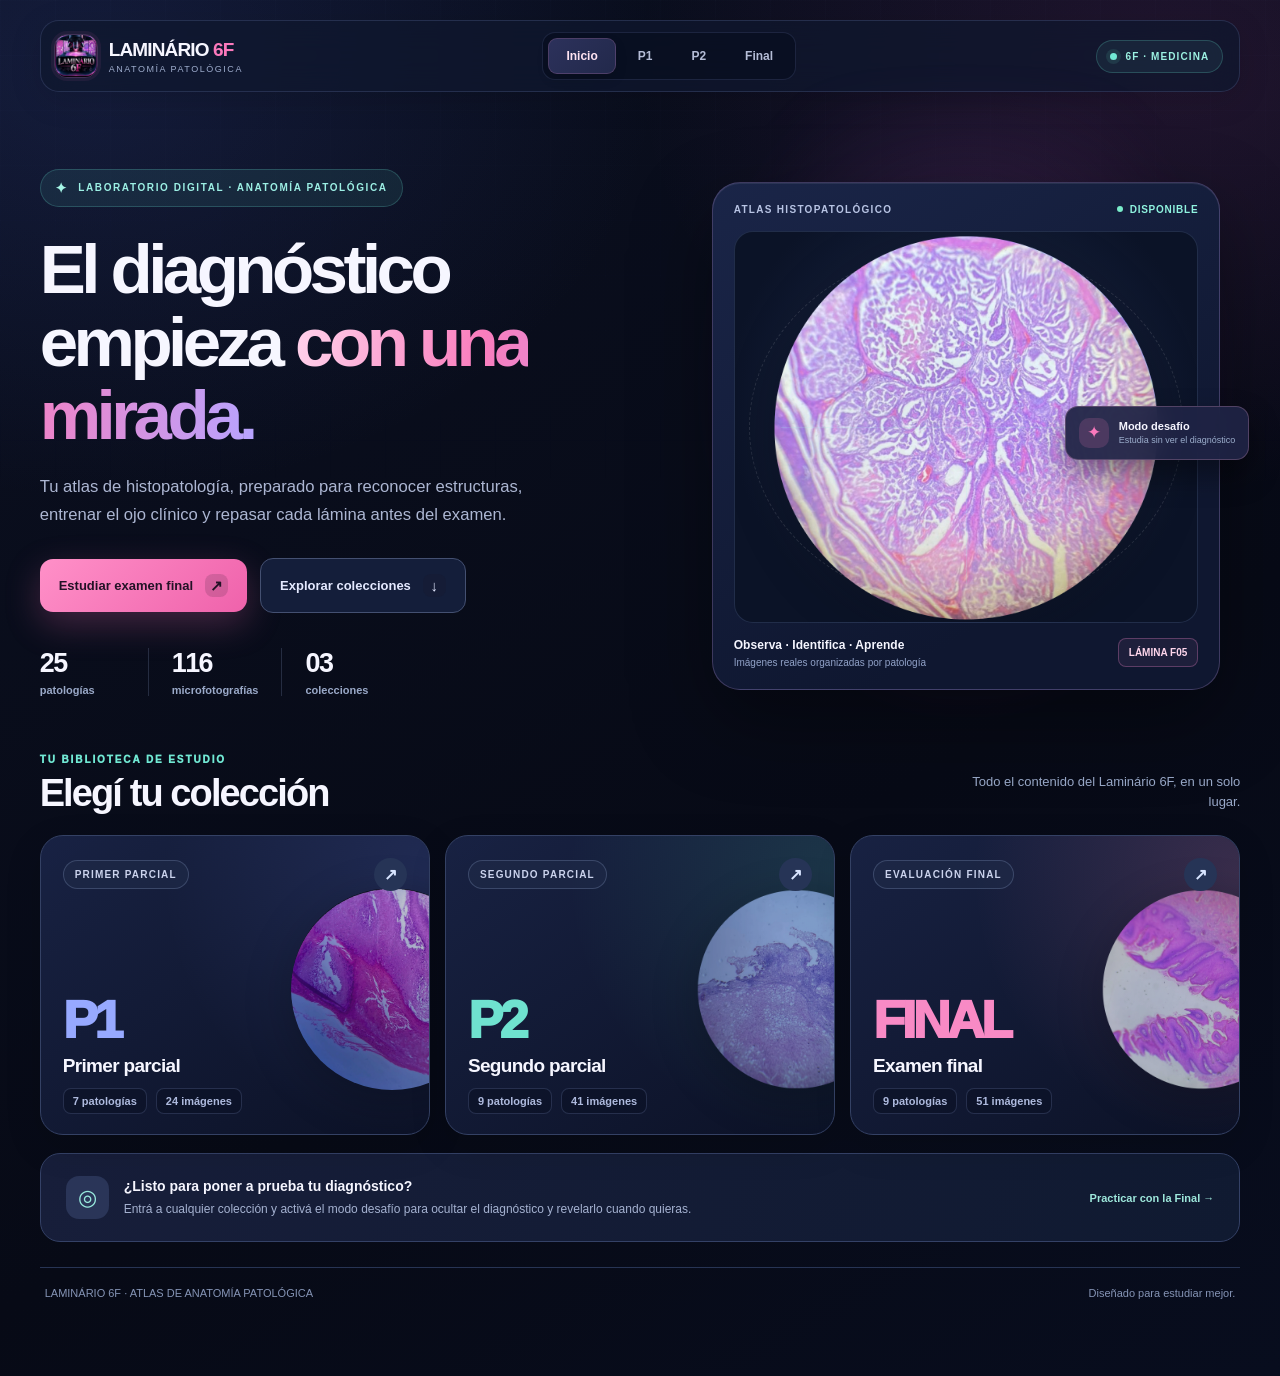
==== commit 8e739966: "Add files via upload" ====
--- a/index.html
+++ b/index.html
@@ -1,8 +1,34 @@
 <!DOCTYPE html>
+
 <html lang="es"><head><title>Laminário 6F — Inicio</title><meta charset="utf-8"/><meta content="width=device-width,initial-scale=1,viewport-fit=cover" name="viewport"/>
-<meta content="#080d1f" name="theme-color"/><meta content="yes" name="apple-mobile-web-app-capable"/><meta content="black-translucent" name="apple-mobile-web-app-status-bar-style"/><meta content="Laminário 6F" name="apple-mobile-web-app-title"/>
+<meta content="#0a1022" name="theme-color"/><meta content="yes" name="apple-mobile-web-app-capable"/><meta content="black-translucent" name="apple-mobile-web-app-status-bar-style"/><meta content="Laminário 6F" name="apple-mobile-web-app-title"/>
 <link href="./assets/icons/apple-touch-icon.png" rel="apple-touch-icon" sizes="180x180"/><link href="./assets/icons/apple-touch-icon-152.png" rel="apple-touch-icon" sizes="152x152"/><link href="./assets/icons/favicon-32.png" rel="icon" sizes="32x32" type="image/png"/><link href="./manifest.webmanifest" rel="manifest"/><link href="./assets/style.css" rel="stylesheet"/><style>
 /* Tercera opción, sin modificar las páginas P1 y P2. */
 @media (min-width: 768px) { .home .choice-grid { grid-template-columns: repeat(3, minmax(0, 1fr)); } .home .choice .number { font-size: clamp(27px,3vw,38px); } }
 @media (max-width: 767px) { .home .choice-grid { grid-template-columns: repeat(2, minmax(0,1fr)); } .home .choice-grid .choice:last-child { grid-column: 1 / -1; min-height: 135px; } }
-</style></head><body><div class="shell"><header class="topbar"><a aria-label="Laminário 6F - inicio" class="wordmark" href="./index.html"><img alt="" src="./assets/icons/icon-192.png"/><span><strong>LAMINÁRIO <em>6F</em></strong><span class="sub">Anatomía patológica</span></span></a><span class="micro-tag">6F · MEDICINA</span></header><main class="home"><div class="home-hero"><img alt="Logo Laminário 6F" fetchpriority="high" src="./assets/laminario-6f-logo.webp"/></div><div class="home-copy"><div class="eyebrow">Atlas interactivo</div><h1>LAMINÁRIO <span>6F</span></h1><p class="caption">Anatomía patológica</p><div class="choice-grid"><a class="choice" href="./p1.html"><div class="heading"><span class="number">P1</span><span class="arrow">↗</span></div><div><div class="c-title">Primer parcial</div><div class="c-desc">7 patologías · 24 imágenes</div></div></a><a class="choice" href="./p2.html"><div class="heading"><span class="number">P2</span><span class="arrow">↗</span></div><div><div class="c-title">Segundo parcial</div><div class="c-desc">9 patologías · 41 imágenes</div></div></a><a class="choice" href="./final.html"><div class="heading"><span class="number">FINAL</span><span class="arrow">↗</span></div><div><div class="c-title">Examen final</div><div class="c-desc">9 patologías · 51 imágenes</div></div></a></div></div></main></div></body></html>+</style><link href="./assets/chamorro-inspired.css?v=2" rel="stylesheet"/></head><body><div class="shell"><header class="topbar premium-topbar"><a aria-label="Laminário 6F - inicio" class="wordmark" href="./index.html"><img alt="" src="./assets/icons/icon-192.png"/><span><strong>LAMINÁRIO <em>6F</em></strong><span class="sub">Anatomía patológica</span></span></a><nav aria-label="Navegación principal" class="global-nav"><a aria-current="page" class="active" href="./index.html">Inicio</a><a href="./p1.html">P1</a><a href="./p2.html">P2</a><a href="./final.html">Final</a></nav><span class="micro-tag">6F · MEDICINA</span></header><main class="home-dashboard" id="inicio">
+<section aria-label="Presentación" class="hero-stage">
+<div class="hero-content">
+<div class="intro-pill"><span aria-hidden="true" class="spark">✦</span> LABORATORIO DIGITAL · ANATOMÍA PATOLÓGICA</div>
+<h1>El diagnóstico empieza <span class="gradient-text">con una mirada.</span></h1>
+<p class="hero-description">Tu atlas de histopatología, preparado para reconocer estructuras, entrenar el ojo clínico y repasar cada lámina antes del examen.</p>
+<div class="hero-actions"><a class="action-main" href="./final.html">Estudiar examen final <span aria-hidden="true" class="action-arrow">↗</span></a><a class="action-secondary" href="#colecciones">Explorar colecciones <span aria-hidden="true" class="action-arrow">↓</span></a></div>
+<div aria-label="Resumen del banco" class="hero-metrics"><div class="metric"><strong>25</strong><span>patologías</span></div><div class="metric"><strong>116</strong><span>microfotografías</span></div><div class="metric"><strong>03</strong><span>colecciones</span></div></div>
+</div>
+<div aria-label="Vista previa del atlas" class="hero-visual">
+<div class="vision-card"><div class="vision-top"><span>ATLAS HISTOPATOLÓGICO</span><span class="vision-live">DISPONIBLE</span></div>
+<div class="vision-window"><img alt="Microfotografía histopatológica de tiroides" loading="eager" src="./assets/laminas_final/f05_1.webp"/><div aria-hidden="true" class="scan-cross"></div></div>
+<div class="vision-bottom"><div><div class="vision-label">Observa · Identifica · Aprende</div><div class="vision-sub">Imágenes reales organizadas por patología</div></div><span class="vision-chip">LÁMINA F05</span></div></div>
+<div aria-hidden="true" class="floating-note"><div class="dot">✦</div><div><strong>Modo desafío</strong><small>Estudia sin ver el diagnóstico</small></div></div>
+</div>
+</section>
+<section aria-label="Colecciones de estudio" id="colecciones"><div class="section-heading"><div><div class="overline">TU BIBLIOTECA DE ESTUDIO</div><h2>Elegí tu colección</h2></div><p>Todo el contenido del Laminário 6F, en un solo lugar.</p></div>
+<div class="collection-grid">
+<a class="collection-card p1-card" href="./p1.html"><img alt="" class="collection-photo" loading="lazy" src="./assets/laminas_p1/p1_l01_1.webp"/><div class="topline"><span class="label">PRIMER PARCIAL</span><span aria-hidden="true" class="go-arrow">↗</span></div><div class="collection-bottom"><div class="collection-no">P1</div><h3>Primer parcial</h3><div class="collection-count"><span>7 patologías</span><span>24 imágenes</span></div></div></a>
+<a class="collection-card p2-card" href="./p2.html"><img alt="" class="collection-photo" loading="lazy" src="./assets/laminas/p01_1.webp"/><div class="topline"><span class="label">SEGUNDO PARCIAL</span><span aria-hidden="true" class="go-arrow">↗</span></div><div class="collection-bottom"><div class="collection-no">P2</div><h3>Segundo parcial</h3><div class="collection-count"><span>9 patologías</span><span>41 imágenes</span></div></div></a>
+<a class="collection-card final-card" href="./final.html"><img alt="" class="collection-photo" loading="lazy" src="./assets/laminas_final/f09_1.webp"/><div class="topline"><span class="label">EVALUACIÓN FINAL</span><span aria-hidden="true" class="go-arrow">↗</span></div><div class="collection-bottom"><div class="collection-no">FINAL</div><h3>Examen final</h3><div class="collection-count"><span>9 patologías</span><span>51 imágenes</span></div></div></a>
+</div>
+</section>
+<section class="tips-band"><div class="tip-left"><span aria-hidden="true" class="tip-icon">◎</span><div><strong>¿Listo para poner a prueba tu diagnóstico?</strong><p>Entrá a cualquier colección y activá el modo desafío para ocultar el diagnóstico y revelarlo cuando quieras.</p></div></div><a class="tip-side" href="./final.html">Practicar con la Final →</a></section>
+<footer class="app-footer"><span>LAMINÁRIO 6F · ATLAS DE ANATOMÍA PATOLÓGICA</span><span>Diseñado para estudiar mejor.</span></footer>
+</main></div></body></html>
--- a/assets/chamorro-inspired.css
+++ b/assets/chamorro-inspired.css
@@ -0,0 +1,250 @@
+/* Laminário 6F · Interface 2.0
+   Medical learning dashboard, optimized for mobile + iPad + desktop.
+   Non-destructive visual layer over the atlas's existing controls. */
+:root{
+ --bg:#080b16;--base:#0c1226;--surface:#121932;--surface2:#151e3c;
+ --stroke:#303c60;--text:#f6f6ff;--muted:#aab3cf;
+ --pink:#fb79bc;--pink2:#f259aa;--mint:#71e9d4;--gold:#ffce8e;
+ --rose-shade:rgba(250,112,183,.17);--teal-shade:rgba(99,226,209,.13);
+ --radius:24px;
+}
+html{scroll-behavior:smooth}
+body{
+ background:
+  radial-gradient(ellipse 55% 40% at 92% 5%,rgba(180,71,167,.14),transparent 77%),
+  radial-gradient(ellipse 57% 40% at 7% 5%,rgba(62,83,178,.19),transparent 78%),
+  linear-gradient(150deg,#0b1021 0%,#070a16 62%,#080d1e 100%);
+ min-height:100svh; color:var(--text); font-feature-settings:"ss01" on;
+}
+body::before{
+ content:"";position:fixed;inset:0;z-index:-1;pointer-events:none;opacity:.13;
+ background-image:linear-gradient(to right,rgba(178,187,233,.12) 1px,transparent 1px),linear-gradient(to bottom,rgba(178,187,233,.12) 1px,transparent 1px);
+ background-size:55px 55px; mask-image:linear-gradient(to bottom,#000,transparent 70%);
+}
+.shell{max-width:1430px;padding:20px clamp(16px,3.1vw,46px) max(28px,env(safe-area-inset-bottom))}
+/* Global navigation */
+.topbar.premium-topbar{
+ min-height:70px;padding:11px 16px 11px 13px;margin:0 0 clamp(22px,3vw,38px);
+ background:rgba(16,23,46,.74);border:1px solid rgba(114,131,185,.23);
+ border-radius:19px;box-shadow:0 8px 32px rgba(0,0,0,.13);backdrop-filter:blur(16px);
+ -webkit-backdrop-filter:blur(16px);
+}
+.wordmark{gap:11px;flex-shrink:0}.wordmark img{width:44px;height:44px;border-radius:13px;border:1px solid #a66a9e55;box-shadow:0 0 0 3px rgba(250,114,186,.07)}
+.wordmark strong{font-size:19px;letter-spacing:-.045em}.wordmark strong em{color:var(--pink)}
+.wordmark .sub{font-size:9px;letter-spacing:.17em;color:#9faece}
+.global-nav{display:flex;align-items:center;gap:5px;padding:5px;border:1px solid rgba(97,112,165,.22);border-radius:13px;background:#080e20a6}
+.global-nav a{padding:10px 17px;color:#b5bdd7;font-size:12px;font-weight:800;border-radius:9px;white-space:nowrap;transition:background .18s,color .18s,box-shadow .18s}
+.global-nav a:hover{background:#253456;color:white}
+.global-nav a.active{background:linear-gradient(135deg,#2c315b,#22294b);color:#ffe4f2;border:1px solid #9b649554;box-shadow:0 5px 12px #0002}
+.micro-tag{display:inline-flex;align-items:center;gap:9px;background:rgba(96,228,206,.075);border:1px solid rgba(106,236,211,.21);color:#9cf1e2;font-size:10px;letter-spacing:.11em;padding:10px 13px}
+.micro-tag::before{content:"";width:7px;height:7px;border-radius:50%;background:var(--mint);box-shadow:0 0 0 4px rgba(110,232,207,.10)}
+/* Home */
+.home-dashboard{padding:0 0 30px}
+.hero-stage{display:grid;grid-template-columns:minmax(0,1.04fr) minmax(350px,.96fr);gap:clamp(28px,4.5vw,68px);align-items:center;padding:clamp(13px,2vw,26px) 0 clamp(26px,3.5vw,48px);min-height:520px}
+.hero-content{position:relative;z-index:1}
+.intro-pill{display:inline-flex;align-items:center;gap:10px;border-radius:99px;background:rgba(105,226,209,.09);border:1px solid rgba(105,226,209,.22);padding:10px 14px;font-size:10px;font-weight:900;color:#9cefe4;letter-spacing:.16em}
+.intro-pill .spark{font-size:14px;color:#a5f5e6}
+.hero-content h1{font-size:clamp(47px,5.4vw,78px);letter-spacing:-.066em;line-height:1.06;margin:26px 0 20px;font-weight:900;max-width:740px}
+.hero-content h1 .gradient-text{background:linear-gradient(95deg,#ffd2eb 0%,#f97dbd 42%,#b7a4ff 100%);background-clip:text;-webkit-background-clip:text;color:transparent}
+.hero-description{max-width:545px;font-size:clamp(15px,1.3vw,18px);line-height:1.68;color:#acb6d2;margin:0}
+.hero-actions{display:flex;align-items:center;gap:13px;flex-wrap:wrap;margin-top:30px}
+.action-main,.action-secondary{display:inline-flex;align-items:center;gap:12px;justify-content:center;border-radius:13px;font-weight:850;font-size:13px;padding:15px 19px;transition:transform .18s,box-shadow .18s,border-color .18s}
+.action-main{background:linear-gradient(135deg,#ff90c8,#ef62ab);color:#231226;box-shadow:0 12px 35px rgba(245,106,176,.25)}
+.action-main:hover{transform:translateY(-3px);box-shadow:0 17px 40px rgba(245,106,176,.33)}
+.action-secondary{border:1px solid #445071;background:#141e3a;color:#e4e9ff}
+.action-secondary:hover{transform:translateY(-3px);border-color:#94a3cc}
+.action-arrow{display:inline-grid;place-items:center;width:23px;height:23px;background:#1a132326;border-radius:8px;font-size:15px}
+.hero-metrics{display:flex;gap:0;margin-top:35px;flex-wrap:wrap}
+.metric{min-width:108px;padding:0 23px;border-left:1px solid rgba(132,150,194,.23)}
+.metric:first-child{padding-left:0;border-left:0}
+.metric strong{display:block;font-size:clamp(25px,2.1vw,32px);letter-spacing:-.055em;font-weight:900;line-height:1.15}
+.metric span{display:block;margin-top:5px;font-size:11px;font-weight:650;color:#9aa9c8}
+.hero-visual{position:relative;isolation:isolate;padding:26px 20px 20px;max-width:600px;width:100%;justify-self:end}
+.hero-visual::before{content:"";position:absolute;z-index:-1;inset:-9% -2% -7%;background:radial-gradient(ellipse at 50% 43%,rgba(180,92,204,.24),transparent 66%);filter:blur(25px)}
+.vision-card{position:relative;background:linear-gradient(150deg,#1a2548 0%,#0f1730 75%);border:1px solid rgba(173,137,202,.29);border-radius:28px;padding:21px;box-shadow:0 30px 80px rgba(0,0,0,.35),inset 0 1px 0 #ffffff13;overflow:hidden}
+.vision-top{display:flex;justify-content:space-between;align-items:center;gap:8px;color:#b8c4e4;font-weight:850;letter-spacing:.13em;font-size:10px}
+.vision-top .vision-live{color:#8ff3df;letter-spacing:.075em;display:flex;align-items:center;gap:7px}
+.vision-live::before{content:"";height:6px;width:6px;border-radius:50%;background:#79ecca}
+.vision-window{position:relative;display:grid;place-items:center;margin:16px 0 15px;min-height:330px;border-radius:19px;background:radial-gradient(circle at 50% 44%,#202d50,#0b1327 75%);overflow:hidden;border:1px solid rgba(100,123,177,.25)}
+.vision-window::after{content:"";position:absolute;inset:14px;border-radius:50%;border:1px dashed rgba(255,255,255,.11);pointer-events:none}
+.vision-window img{width:min(97%,390px);aspect-ratio:1;object-fit:contain;filter:drop-shadow(0 10px 24px rgba(0,0,0,.24))}
+.scan-cross{position:absolute;inset:0;pointer-events:none}
+.scan-cross::before,.scan-cross::after{content:"";position:absolute;background:rgba(160,239,230,.16)}
+.scan-cross::before{height:1px;width:80%;top:50%;left:10%}.scan-cross::after{width:1px;height:80%;top:10%;left:50%}
+.vision-bottom{display:flex;justify-content:space-between;align-items:center;gap:12px}
+.vision-label{font-size:12px;font-weight:850;letter-spacing:.005em}.vision-sub{font-size:10px;margin-top:5px;color:#91a2c8}
+.vision-chip{border:1px solid #d177b45a;background:#d177b415;color:#ffd6ec;border-radius:8px;padding:8px 10px;font-size:10px;font-weight:850}
+.floating-note{position:absolute;z-index:2;right:-9px;top:50%;transform:translateY(-50%);border:1px solid #f5aad03d;border-radius:13px;padding:11px 13px;background:#202445ee;box-shadow:0 15px 30px #0006;display:flex;align-items:center;gap:10px;backdrop-filter:blur(12px)}
+.floating-note .dot{background:rgba(251,123,188,.16);color:var(--pink);width:30px;height:30px;border-radius:10px;display:grid;place-items:center;font-size:17px}
+.floating-note strong{display:block;font-size:11px}.floating-note small{display:block;margin-top:3px;color:#9caecc;font-size:9px}
+.section-heading{display:flex;align-items:end;justify-content:space-between;gap:16px;margin:0 0 20px}
+.section-heading .overline{font-size:10px;font-weight:950;color:var(--mint);letter-spacing:.19em}
+.section-heading h2{font-size:clamp(26px,3vw,38px);font-weight:890;letter-spacing:-.05em;margin:7px 0 0}
+.section-heading p{color:#99a9c9;font-size:13px;margin:0 0 4px;max-width:300px;text-align:right;line-height:1.5}
+.collection-grid{display:grid;grid-template-columns:repeat(3,minmax(0,1fr));gap:15px}
+.collection-card{position:relative;min-width:0;display:flex;flex-direction:column;justify-content:space-between;min-height:300px;border:1px solid #344164;border-radius:23px;padding:22px 22px 20px;background:linear-gradient(145deg,rgba(25,35,69,.96),rgba(12,18,39,.99));overflow:hidden;box-shadow:0 12px 36px #0002;isolation:isolate;transition:transform .2s,border-color .2s,box-shadow .2s}
+.collection-card::before{content:"";position:absolute;inset:0;z-index:-2;background:radial-gradient(circle at 100% 13%,var(--glow,rgba(251,114,181,.16)),transparent 57%)}
+.collection-card:hover{transform:translateY(-5px);border-color:var(--accent);box-shadow:0 22px 46px #0005}
+.collection-card.p1-card{--accent:#97a9ff;--glow:#6f88fc28}.collection-card.p2-card{--accent:#6fe2cf;--glow:#58dbbe25}.collection-card.final-card{--accent:#f88ac5;--glow:#ff8fc22b}
+.collection-card .collection-photo{position:absolute;width:202px;height:202px;right:-64px;top:52px;object-fit:contain;border-radius:50%;opacity:.72;filter:drop-shadow(0 12px 25px #0005);z-index:-1;transition:transform .3s,opacity .3s}
+.collection-card:hover .collection-photo{transform:scale(1.07) rotate(4deg);opacity:.98}
+.collection-card .topline{display:flex;align-items:center;justify-content:space-between;gap:8px}
+.collection-card .label{display:inline-flex;border-radius:99px;border:1px solid #7a8ab055;background:#202b49a3;padding:8px 11px;letter-spacing:.12em;font-size:10px;font-weight:900;color:#cbd3ed}
+.collection-card .go-arrow{display:grid;place-items:center;border-radius:50%;width:33px;height:33px;background:#263456;color:#d9e5ff;font-weight:850;transition:background .18s}
+.collection-card:hover .go-arrow{background:var(--accent);color:#11172d}
+.collection-card .collection-bottom{z-index:1;max-width:80%}
+.collection-card .collection-no{font-size:clamp(39px,4.1vw,56px);font-weight:950;letter-spacing:-.07em;line-height:1;color:var(--accent)}
+.collection-card h3{font-size:19px;letter-spacing:-.035em;margin:9px 0 11px}
+.collection-card .collection-count{display:flex;gap:9px;flex-wrap:wrap;font-size:11px;font-weight:650;color:#aebade}
+.collection-count span{background:#0c1226a3;border:1px solid #38436599;padding:6px 9px;border-radius:8px}
+.tips-band{display:flex;justify-content:space-between;align-items:center;gap:20px;border:1px solid #344166;border-radius:20px;padding:22px 25px;background:linear-gradient(110deg,#171e3a,#101a31);margin-top:18px}
+.tips-band .tip-left{display:flex;align-items:center;gap:15px}.tips-band .tip-icon{width:43px;height:43px;display:grid;place-items:center;border-radius:13px;background:#2a3558;color:#98eadd;font-size:22px}
+.tips-band strong{font-size:14px}.tips-band p{font-size:12px;color:#a5b2d1;line-height:1.5;margin:5px 0 0}
+.tip-side{display:flex;align-items:center;gap:8px;font-size:11px;font-weight:750;color:#9ee8dc;white-space:nowrap}
+.app-footer{display:flex;justify-content:space-between;gap:12px;align-items:center;border-top:1px solid #273454;margin-top:25px;padding:19px 5px;color:#8594b5;font-size:11px}
+/* Case views */
+.p2bar.collection-head{display:grid;grid-template-columns:1fr auto;gap:12px;align-items:center;margin-bottom:18px}
+.collection-head .back{display:none}
+.collection-title-group .eyebrow{display:block;color:#8fdfd6;letter-spacing:.19em;font-size:10px;font-weight:900;margin-bottom:8px}
+.collection-head .slide-title{text-align:left;font-weight:920;letter-spacing:-.05em;font-size:clamp(28px,3vw,44px);line-height:1.06}
+.collection-header-side{display:flex;align-items:center;gap:12px}
+.collection-head .counter{background:#202947;padding:12px 16px;border:1px solid #4b3e69;border-radius:13px;font-weight:900;color:#fda5d4;font-size:13px}
+.collection-total{display:block;color:#aab9d5;font-size:11px;font-weight:750;text-align:right;line-height:1.5}
+.toolbar.premium-toolbar{display:grid;grid-template-columns:minmax(0,1fr) auto;gap:14px;align-items:end;flex-wrap:nowrap;margin-bottom:12px;background:#111a32b3;border:1px solid #2c385a;border-radius:18px;padding:14px}
+.select-area{min-width:0;display:flex;flex-direction:column;gap:8px}
+.select-area label{font-size:10px;font-weight:900;color:#8c9fcb;letter-spacing:.16em;padding-left:4px}
+.case-select{width:100%;max-width:none;background:#192442;border:1px solid #3c4a72;border-radius:11px;height:48px;padding:12px 35px 12px 14px;font-weight:800;font-size:13px;color:#f2f3ff}
+.case-select:hover{border-color:#a783c0}
+.toolbar-actions{display:flex;align-items:center;gap:8px}
+.study-toggle{display:inline-flex;align-items:center;justify-content:center;gap:9px;white-space:nowrap;min-height:47px;padding:0 15px;border-radius:11px;border:1px solid #42517a;color:#d7e4f3;background:#1c2847;font-weight:780;font-size:12px;transition:background .2s,border-color .2s}
+.study-toggle:hover,.study-toggle[aria-pressed="true"]{border-color:#6edacb;color:#a5f2e4;background:#143b42}
+.study-toggle .study-symbol{font-size:17px;line-height:1}
+.nav-mini{display:inline-flex;gap:6px}
+.nav-mini button{height:47px;width:48px;background:#1d2948;border:1px solid #405077;color:#e9efff;border-radius:11px;transition:background .18s,border-color .18s}
+.nav-mini button:hover{background:#2b3c64;border-color:#9dadda}
+.case-progress{height:4px;background:#253252;border-radius:99px;overflow:hidden;margin:0 4px 18px}
+.case-progress-bar{height:100%;width:9%;background:linear-gradient(90deg,#6fe9d2,#f57db9);border-radius:99px;transition:width .27s ease}
+.deck{border-radius:0;overflow-x:hidden}
+.slide{gap:20px;padding:0 1px 8px;grid-template-columns:minmax(0,1.04fr) minmax(0,.96fr)}
+.panel{background:linear-gradient(165deg,#172340,#11182e 65%,#0f172c);border:1px solid #354265;box-shadow:0 16px 46px #0004;border-radius:23px;padding:18px}
+.photo-panel{position:relative}
+.photo-top{margin-bottom:15px}
+.photo-top strong{color:#9deada;font-size:10px;letter-spacing:.16em}
+.photo-top>span{color:#a4b0d0;border-radius:8px;border:1px solid #384465;background:#222d4a;padding:7px 9px;font-size:10px}
+.photo-shell{background:radial-gradient(circle at center,#253354,#10182e 68%,#0b1124);border:1px solid #3f4c70;border-radius:19px;height:clamp(360px,55svh,590px)}
+.photo-shell img{clip-path:inset(3px round 6px)}
+.zoom-btn{border:1px solid #8894b759;border-radius:11px;background:#152141d9;color:#e4eaff;box-shadow:0 7px 20px #0003;right:12px;bottom:12px}
+.zoom-btn:hover{background:#35466c}
+.image-controls{margin-top:14px;gap:12px}
+.img-nav{border:1px solid #405078;background:#243150;border-radius:10px;color:#f0f3ff}
+.img-nav:hover{border-color:#f088c2;background:#2b3356}
+.img-status{font-size:12px;color:#b9c7e7;letter-spacing:.12em}
+.thumbstrip{gap:9px;padding:14px 1px 6px;scrollbar-width:thin;scrollbar-color:#54658c transparent}
+.thumb{flex:0 0 64px;width:64px;height:64px;background:#111a31;border:2px solid #3f4969;border-radius:12px;padding:0;transition:border-color .18s,transform .18s,box-shadow .18s;box-shadow:0 5px 12px #0002}
+.thumb img{width:100%;height:100%;object-fit:contain}
+.thumb:hover{transform:translateY(-2px);border-color:#9b8dcc}
+.thumb.active{border-color:#f47dbb;box-shadow:0 0 0 2px rgba(245,115,182,.2)}
+.data-panel{gap:12px;padding:19px}
+.case-tag{color:#93e4d6;background:#16383e;border:1px solid #2a6a6b;border-radius:999px;letter-spacing:.13em;padding:9px 13px;font-size:10px;width:fit-content;margin-bottom:2px}
+.field{position:relative;border:1px solid #354265;background:rgba(31,43,77,.66);border-radius:16px;padding:16px 18px;overflow:hidden}
+.field::before{content:"";height:100%;width:3px;position:absolute;left:0;top:0;background:#7c8cff;opacity:.8}
+.field h3{font-size:10px;color:#aebaff;margin:0 0 9px;font-weight:900;letter-spacing:.16em}
+.field p{font-size:clamp(14px,1.35vw,17px);font-weight:750;color:#f4f5ff;line-height:1.5}
+.field ul{padding-left:17px;margin:0}
+.field li{line-height:1.52;font-size:clamp(13px,1.1vw,15px);margin:5px 0;color:#e0e7f8}
+.field li::marker{color:#8ce8db}
+.data-panel .field:nth-of-type(2)::before{background:#75ddd3}
+.data-panel .field:nth-of-type(2) h3{color:#9ce9d9}
+.data-panel .field:nth-of-type(3){background:rgba(20,32,59,.86)}
+.data-panel .field:nth-of-type(3)::before{background:#c8a4ff}
+.data-panel .field:nth-of-type(3) h3{color:#d0b5ff}
+.field.diagnosis{margin-top:auto;background:linear-gradient(125deg,rgba(86,38,85,.55),rgba(39,32,65,.84));border:1px solid #86517e;padding:18px 19px}
+.field.diagnosis::before{background:#ff86c4;width:4px}
+.field.diagnosis h3{color:#ffb8dd}
+.field.diagnosis p{color:#fff6fd;font-size:clamp(16px,1.7vw,20px);letter-spacing:-.01em}
+.reveal-answer{display:none;margin-top:7px;padding:11px 15px;border:1px solid #ee9bcf;border-radius:10px;background:#462c57;color:#ffdbec;font-weight:820;font-size:12px}
+.challenge-mode .diagnosis:not(.is-revealed) p{display:none}
+.challenge-mode .diagnosis .reveal-answer{display:inline-flex;align-items:center;gap:8px}
+.challenge-mode .diagnosis:not(.is-revealed){background:linear-gradient(135deg,#183e45,#1c3245);border-color:#4c9a99}
+.challenge-mode .diagnosis:not(.is-revealed)::before{background:#6ce9d3}
+.challenge-mode .diagnosis:not(.is-revealed) h3{color:#b5f8e8}
+.bottom-pager{padding:18px 0 0;gap:12px}
+.bottom-pager button{background:#192746;border:1px solid #3e4a70;border-radius:13px;padding:14px 18px;font-size:12px;transition:border-color .2s,background .2s}
+.bottom-pager button:hover{border-color:#f790c6;background:#283657}
+.bottom-pager .progress{color:#a4b4d3;border:1px solid #354263;background:#141e36;padding:11px 16px;border-radius:99px}
+.lightbox{background:#050813f5;backdrop-filter:blur(12px)}
+.lightbox img{background:radial-gradient(circle,#1a2748,#070b17);border:1px solid #3a4a70;border-radius:18px}
+.lightbox-close{border-color:#7486a9;background:#24304e}
+@media(min-width:1250px){.photo-shell{height:min(65svh,630px)}}
+@media(max-width:1100px){.hero-stage{grid-template-columns:1fr 1fr;gap:15px}.hero-content h1{font-size:clamp(43px,5.5vw,63px)}.vision-window{min-height:260px}.vision-window img{width:min(96%,320px)}.global-nav a{padding:10px 12px}.micro-tag{display:none}.slide{gap:13px}.toolbar.premium-toolbar{gap:8px}}
+@media(max-width:810px){
+ .shell{padding:13px 15px 25px}
+ .topbar.premium-topbar{display:grid;grid-template-columns:1fr auto;gap:8px 10px;padding:11px 13px;margin-bottom:18px}
+ .global-nav{grid-column:1/-1;justify-content:space-between;width:100%;background:#0d162abf}
+ .global-nav a{flex:1;text-align:center;padding:10px 8px}
+ .micro-tag{display:inline-flex;justify-self:end;font-size:9px}
+ .hero-stage{grid-template-columns:1fr;min-height:0;padding:8px 0 25px;gap:8px}
+ .hero-content h1{font-size:clamp(39px,6vw,60px);margin:19px 0}
+ .hero-description{max-width:620px}
+ .hero-visual{max-width:650px;margin:0 auto;padding:22px 0 0}
+ .vision-card{display:grid;grid-template-columns:180px 1fr;gap:14px;padding:14px}
+ .vision-top{grid-column:1/-1}
+ .vision-window{min-height:190px;margin:0}.vision-window img{width:185px}
+ .vision-bottom{align-items:center}
+ .floating-note{right:6px;top:25%;transform:none}
+ .collection-grid{gap:10px}
+ .collection-card{padding:17px;min-height:275px}
+ .collection-card .collection-photo{width:165px;height:165px;right:-74px;top:60px}
+ .slide{display:flex;flex-direction:column;gap:12px}
+ .slide>.panel{width:100%}
+ .photo-shell{height:clamp(320px,52svh,540px)}
+ .data-panel{display:grid;grid-template-columns:repeat(2,minmax(0,1fr))}
+ .case-tag{grid-column:1/-1}
+ .data-panel .field:nth-of-type(3),.field.diagnosis{grid-column:1/-1}
+ .data-panel .field:nth-of-type(3){min-height:110px}
+}
+@media(max-width:580px){
+ .shell{padding:10px 11px max(20px,env(safe-area-inset-bottom))}
+ .topbar.premium-topbar{border-radius:16px;padding:9px 10px 10px;margin-bottom:20px;grid-template-columns:1fr auto}
+ .wordmark img{width:39px;height:39px;border-radius:11px}.wordmark strong{font-size:17px}.wordmark .sub{font-size:8.5px}
+ .micro-tag{font-size:9px;padding:7px 9px;gap:6px}.micro-tag::before{width:5px;height:5px}
+ .global-nav{gap:3px;padding:4px;border-radius:10px}
+ .global-nav a{font-size:11px;padding:9px 4px}
+ .hero-content h1{font-size:clamp(39px,10.2vw,52px);line-height:1.09;margin:18px 0 16px}
+ .intro-pill{font-size:9px;letter-spacing:.11em;padding:9px 11px}
+ .hero-description{font-size:14px;line-height:1.6}
+ .hero-actions{margin-top:21px;gap:9px}.action-main,.action-secondary{padding:13px 12px;font-size:11px;gap:7px}
+ .hero-metrics{margin-top:23px;gap:0}.metric{min-width:100px;padding:0 16px}.metric strong{font-size:25px}.metric span{font-size:10px}
+ .hero-visual{padding-top:16px}.vision-card{grid-template-columns:1fr;padding:14px;border-radius:19px}
+ .vision-top{grid-column:1}.vision-window{min-height:270px;margin:3px 0 2px}.vision-window img{width:min(98%,292px)}
+ .vision-bottom{display:flex}.floating-note{right:-3px;top:38%;padding:8px}.floating-note .dot{width:26px;height:26px}.floating-note strong{font-size:10px}.floating-note small{font-size:9px}
+ .section-heading{margin:7px 0 14px;align-items:start}.section-heading h2{font-size:27px}.section-heading p{display:none}
+ .collection-grid{grid-template-columns:1fr;gap:11px}
+ .collection-card{min-height:196px;padding:18px 18px 16px;border-radius:18px}
+ .collection-card .collection-photo{width:170px;height:170px;right:-25px;top:22px;opacity:.7}
+ .collection-card .collection-bottom{max-width:73%}.collection-card .collection-no{font-size:36px}.collection-card h3{font-size:17px;margin:6px 0 8px}
+ .collection-card .collection-count{font-size:10px;gap:5px}.collection-count span{padding:5px 7px}
+ .tips-band{padding:16px;gap:10px}.tips-band .tip-icon{display:none}.tip-side{display:none}
+ .app-footer{font-size:10px;flex-direction:column;gap:5px;align-items:start}
+ .p2bar.collection-head{grid-template-columns:1fr auto;margin:0 0 14px;gap:8px}
+ .collection-head .slide-title{font-size:28px}.collection-title-group .eyebrow{font-size:9px;margin-bottom:6px}
+ .collection-head .counter{padding:10px 11px;border-radius:11px;font-size:12px}.collection-total{font-size:9px;margin-top:5px}
+ .toolbar.premium-toolbar{display:grid;grid-template-columns:1fr;gap:10px;padding:11px;border-radius:15px}
+ .select-area label{font-size:9px}.case-select{font-size:12px;height:45px;padding:11px 28px 11px 12px;width:100%;max-width:100%}
+ .toolbar-actions{display:flex;justify-content:space-between}.study-toggle{min-height:43px;flex:1;font-size:11px}.nav-mini button{height:43px;width:44px}
+ .case-progress{margin-bottom:13px}
+ .slide>.panel{border-radius:17px}
+ .panel{padding:11px}
+ .photo-top{margin-bottom:9px}.photo-top strong{font-size:9px}.photo-top>span{font-size:9px;padding:6px 7px}
+ .photo-shell{height:clamp(258px,42svh,400px);border-radius:13px}
+ .image-controls{margin-top:10px}.img-nav{height:38px}
+ .thumbstrip{gap:7px;padding:11px 0 4px}.thumb{flex:0 0 55px;width:55px;height:55px;border-radius:10px}
+ .data-panel{gap:8px;padding:11px;grid-template-columns:1fr}
+ .case-tag{grid-column:1;font-size:9px;padding:8px 10px}
+ .field{padding:12px 13px;border-radius:12px}.field h3{font-size:9px;margin-bottom:6px}.field p{font-size:14px}.field li{font-size:13px;margin:3px 0;line-height:1.42}
+ .data-panel .field:nth-of-type(3),.field.diagnosis{grid-column:1}.data-panel .field:nth-of-type(3){min-height:0}
+ .field.diagnosis{padding:14px 15px}.field.diagnosis p{font-size:17px}
+ .bottom-pager{gap:7px;padding-top:10px}.bottom-pager button{padding:12px 9px;font-size:11px}.bottom-pager .progress{font-size:10px;padding:9px 11px}
+}
+@media(max-width:345px){.micro-tag{display:none}.action-main,.action-secondary{font-size:10px}.hero-metrics .metric{min-width:92px}.collection-head .slide-title{font-size:24px}.collection-count{gap:4px}}
+@media(prefers-reduced-motion:reduce){.collection-card,.collection-card .collection-photo,.action-main,.action-secondary,.case-progress-bar{transition:none!important}}
